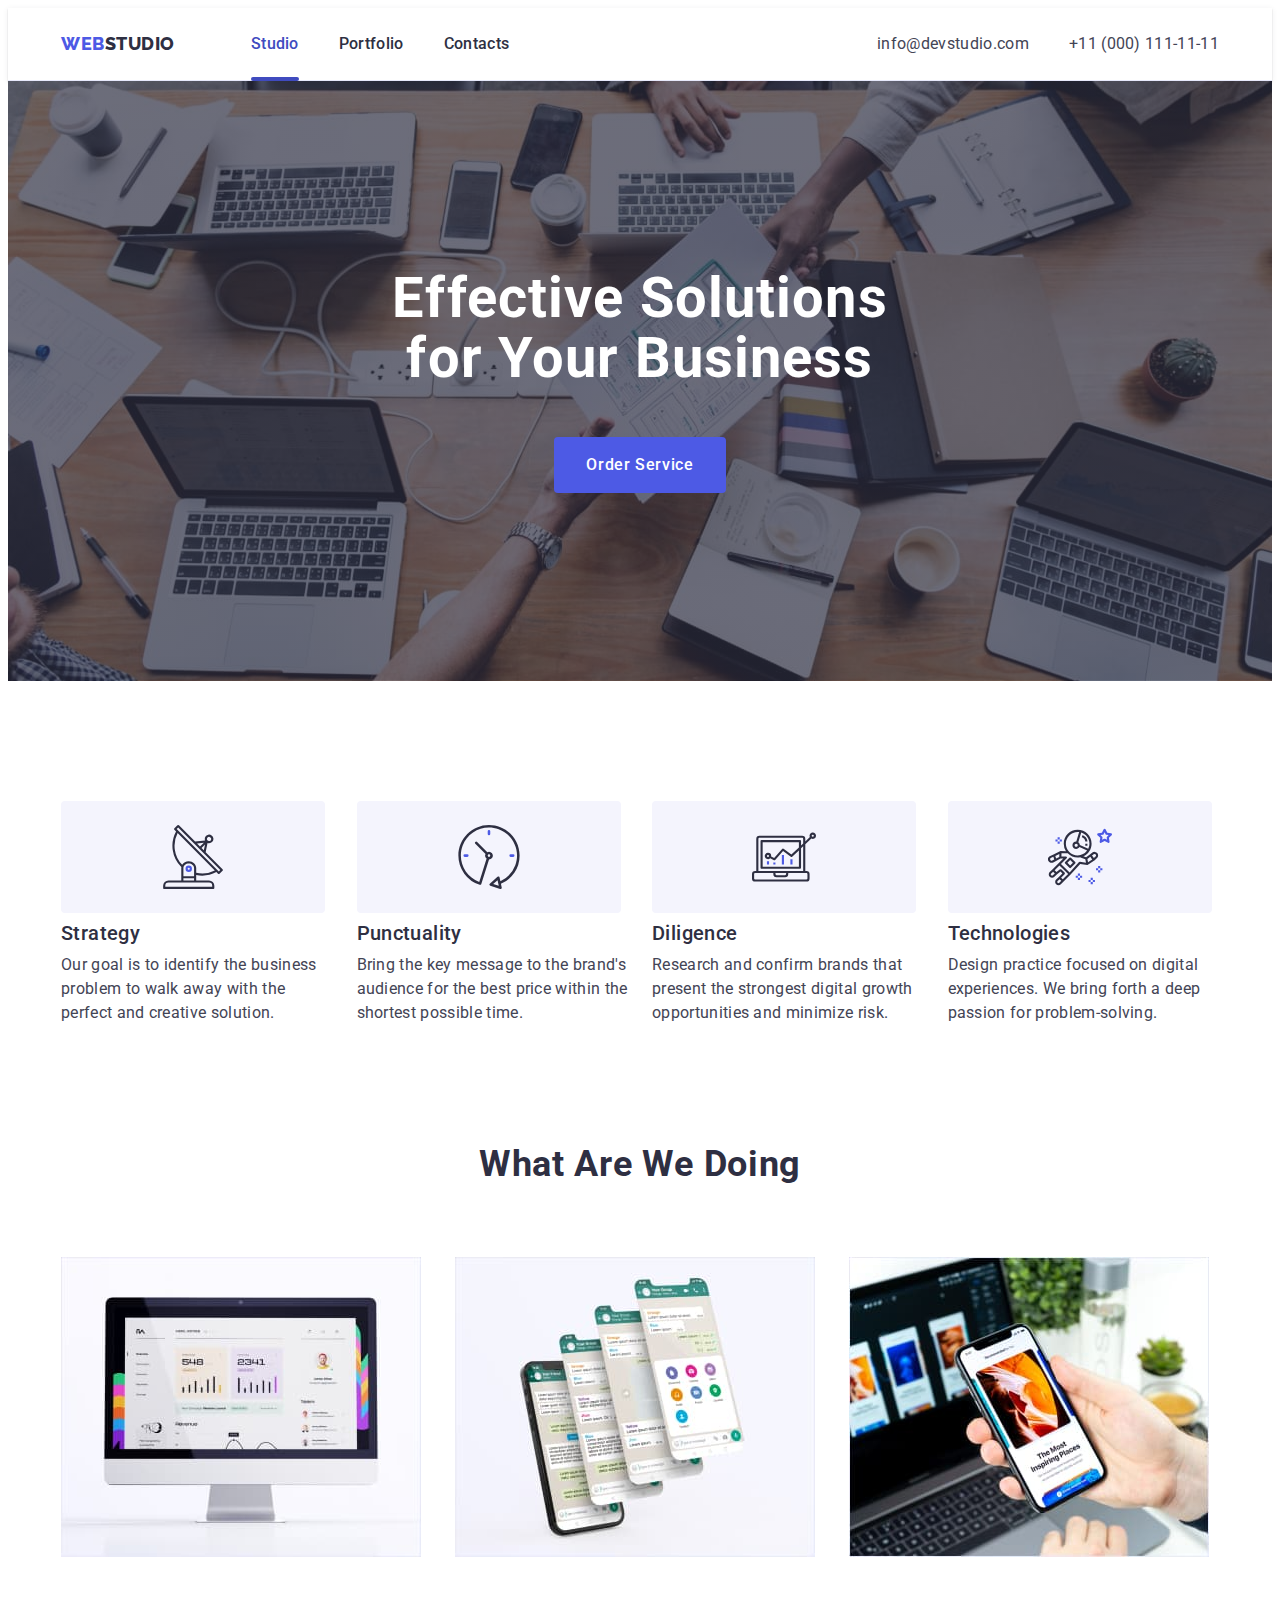
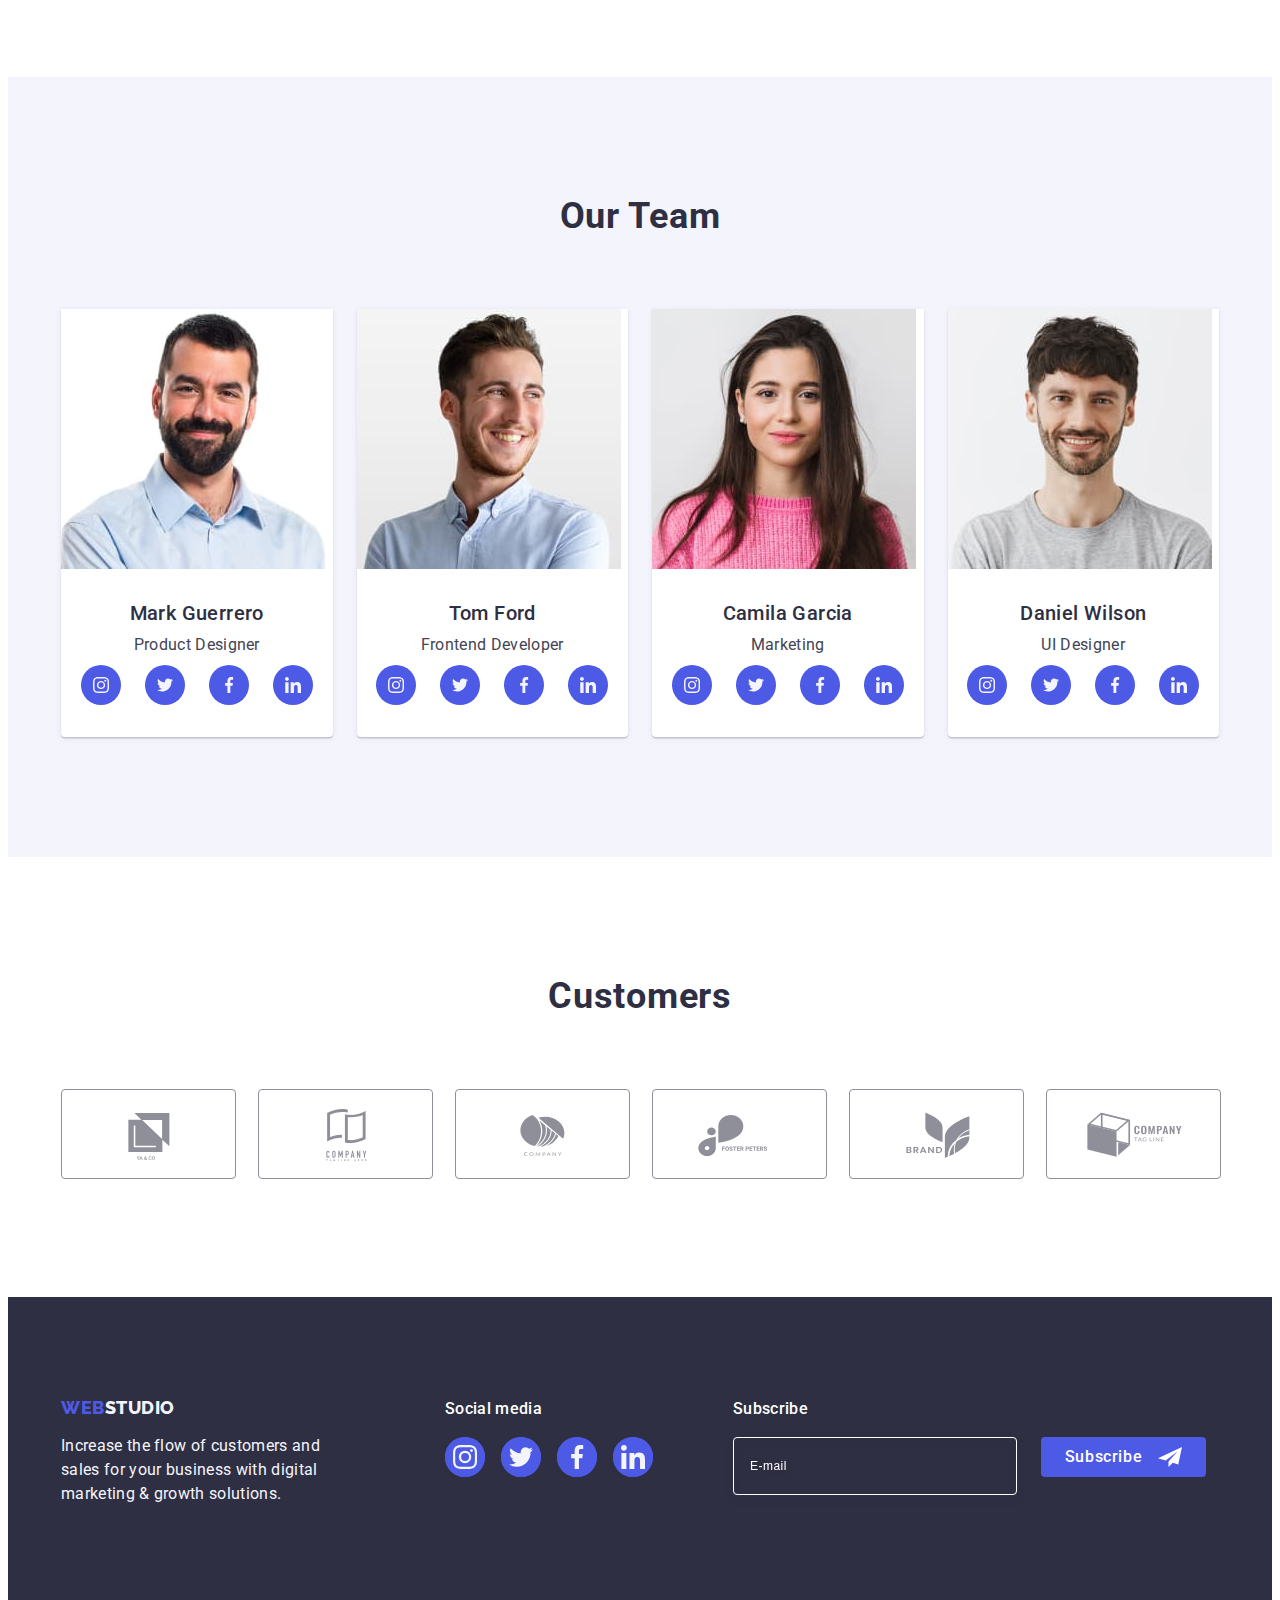
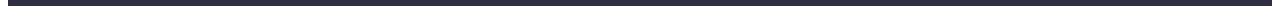
==== index.html @ 2921f698 "Initial commit" ====
<!DOCTYPE html>
<html lang="en">
<head>
    <meta charset="UTF-8">
    <meta http-equiv="X-UA-Compatible" content="IE=edge">
    <meta name="viewport" content="width=device-width, initial-scale=1.0">
    <link rel="preconnect" href="https://fonts.googleapis.com">
    <link rel="preconnect" href="https://fonts.gstatic.com" crossorigin>
    <link href="https://fonts.googleapis.com/css2?family=Raleway:wght@800&family=Roboto:wght@400;500;700;900&display=swap"
        rel="stylesheet">
    <link rel="stylesheet" href="https://cdnjs.cloudflare.com/ajax/libs/modern-normalize/2.0.0/modern-normalize.min.css"
        integrity="sha512-4xo8blKMVCiXpTaLzQSLSw3KFOVPWhm/TRtuPVc4WG6kUgjH6J03IBuG7JZPkcWMxJ5huwaBpOpnwYElP/m6wg=="
        crossorigin="anonymous" referrerpolicy="no-referrer" />
    <link rel="stylesheet" href="./css/styles.css">
    <title>WebStuio</title>
</head>
<body>
    <header class="header">
        <div class="container header-container">
        <nav class="header-navigation">
            <a class="logo link" href="./index.html">Web<span class="logo-studio">Studio</span></a>
            <ul class="navigation list">
                <li><a class="navigation-link link current" href="./index.html">Studio</a></li>
                <li><a class="navigation-link link" href="./portfolio.html">Portfolio</a></li>
                <li><a class="navigation-link link" href="">Contacts</a></li>
            </ul>
        </nav>
        <address class="navigation-address">
        <ul class="address-menu list">
            <li><a class="address-menu-link link" href="mailto:info@devstudio.com">info@devstudio.com</a></li>
            <li><a class="address-menu-link link" href="tel:+110001111111">+11 (000) 111-11-11</a></li>
        </ul>
        </address>
        </div>
    </header>
    <main>
        <section class="hero">
            <div class="container hero-container">
            <h1 class="hero-title">Effective Solutions
            for Your Business</h1>
            <button type="button" class="hero-button" data-modal-open>Order Service</button>
            </div>
        </section>
        <section class="benefits">
            <div class="container benefits-container">
            <h2 class="benefits-title visually-hidden">Benefits</h2>
            <ul class="list benefits-list">
                <li class="benefits-item">
                    <div class="benefits-item-icon">
                        <svg class="benefits-icon" width="64" height="64">
                            <use href="./images/icons.svg#icon-antenna"></use>
                        </svg>
                    </div>
                    <h3 class="benefits-subtitle">Strategy</h3>
                    <p class="benefits-text">Our goal is to identify the business
                    problem to walk away with the perfect and creative solution.</p>
                </li>
                <li class="benefits-item">
                    <div class="benefits-item-icon">
                        <svg class="benefits-icon" width="64" height="64">
                            <use href="./images/icons.svg#icon-clock"></use>
                        </svg>
                    </div>
                    <h3 class="benefits-subtitle">Punctuality</h3>
                    <p class="benefits-text">Bring the key message to the brand's audience for the best price within the shortest possible time.</p>
                </li>
                <li class="benefits-item">
                    <div class="benefits-item-icon">
                        <svg class="benefits-icon" width="64" height="64">
                            <use href="./images/icons.svg#icon-diagram"></use>
                        </svg>
                    </div>
                    <h3 class="benefits-subtitle">Diligence</h3>
                    <p class="benefits-text">Research and confirm brands that present the strongest digital growth opportunities and minimize risk.</p>
                </li>
                <li class="benefits-item">
                    <div class="benefits-item-icon">
                        <svg class="benefits-icon" width="64" height="64">
                            <use href="./images/icons.svg#icon-astronaut"></use>
                        </svg>
                    </div>
                    <h3 class="benefits-subtitle">Technologies</h3>
                    <p class="benefits-text">Design practice focused on digital experiences. We bring forth a deep passion for problem-solving.</p>
                </li>
            </ul>
            </div>
        </section>
        <section class="doing">
            <div class="container doing-container">
            <h2 class="doing-title">What are we doing</h2>
            <ul class="list doing-list">
                <li class="doing-item"><img src="./images/monitor.jpg" alt="monitor" width="360" height="360"></li>
                <li class="doing-item"><img src="./images/phone_interface.jpg" alt="phone interface" width="360" height="360"></li>
                <li class="doing-item"><img src="./images/phone_with_laptop.jpg" alt="phone with laptop" width="360" height="360"></li>
            </ul>
            </div>
        </section>
        <section class="team">
            <div class="container">
            <h2 class="team-title">Our Team</h2>
            <ul class="list team-list">
                <li class="member-card">
                        <img src="./images/mark_guerrero.jpg" alt="Mark Guerrero" width="264" height="260">
                    <div class="member-container"> 
                        <h3 class="team-member">Mark Guerrero</h3>
                        <p class="member-position">Product Designer</p>
                        <ul class="member-soc">
                            <li class="member-soc-item">
                                <a href="" class="member-soc-link">
                                    <svg class="member-soc-icon" width="16" height="16">
                                        <use href="./images/icons.svg#icon-instagram"></use>
                                    </svg>
                                </a>
                            </li>
                            <li class="member-soc-item">
                                <a href="" class="member-soc-link">
                                    <svg class="member-soc-icon" width="16" height="16">
                                        <use href="./images/icons.svg#icon-twitter"></use>
                                    </svg>
                                </a>
                            </li>
                            <li class="member-soc-item">
                                <a href="" class="member-soc-link">
                                    <svg class="member-soc-icon" width="16" height="16">
                                        <use href="./images/icons.svg#icon-facebook"></use>
                                    </svg>
                                </a>
                            </li>
                            <li class="member-soc-item">
                                <a href="" class="member-soc-link">
                                    <svg class="member-soc-icon" width="16" height="16">
                                        <use href="./images/icons.svg#icon-linkedin"></use>
                                    </svg>
                                </a>
                            </li>
                        </ul>
                    </div>
                </li>
                <li class="member-card">
                    <img src="./images/tom_ford.jpg" alt="Tom Ford" width="264" height="260">
                    <div class="member-container">
                    <h3 class="team-member">Tom Ford</h3>
                    <p class="member-position">Frontend Developer</p>
                    <ul class="member-soc">
                        <li class="member-soc-item">
                            <a href="" class="member-soc-link">
                                <svg class="member-soc-icon" width="16" height="16">
                                    <use href="./images/icons.svg#icon-instagram"></use>
                                </svg>
                            </a>
                        </li>
                        <li class="member-soc-item">
                            <a href="" class="member-soc-link">
                                <svg class="member-soc-icon" width="16" height="16">
                                    <use href="./images/icons.svg#icon-twitter"></use>
                                </svg>
                            </a>
                        </li>
                        <li class="member-soc-item">
                            <a href="" class="member-soc-link">
                                <svg class="member-soc-icon" width="16" height="16">
                                    <use href="./images/icons.svg#icon-facebook"></use>
                                </svg>
                            </a>
                        </li>
                        <li class="member-soc-item">
                            <a href="" class="member-soc-link">
                                <svg class="member-soc-icon" width="16" height="16">
                                    <use href="./images/icons.svg#icon-linkedin"></use>
                                </svg>
                            </a>
                        </li>
                    </ul>
                    </div>
                </li>
                <li class="member-card">
                    <img src="./images/camila_garcia.jpg" alt="Camila Garcia" width="264" height="260">
                    <div class="member-container">
                    <h3 class="team-member">Camila Garcia</h3>
                    <p class="member-position">Marketing</p>
                    <ul class="member-soc">
                        <li class="member-soc-item">
                            <a href="" class="member-soc-link">
                                <svg class="member-soc-icon" width="16" height="16">
                                    <use href="./images/icons.svg#icon-instagram"></use>
                                </svg>
                            </a>
                        </li>
                        <li class="member-soc-item">
                            <a href="" class="member-soc-link">
                                <svg class="member-soc-icon" width="16" height="16">
                                    <use href="./images/icons.svg#icon-twitter"></use>
                                </svg>
                            </a>
                        </li>
                        <li class="member-soc-item">
                            <a href="" class="member-soc-link">
                                <svg class="member-soc-icon" width="16" height="16">
                                    <use href="./images/icons.svg#icon-facebook"></use>
                                </svg>
                            </a>
                        </li>
                        <li class="member-soc-item">
                            <a href="" class="member-soc-link">
                                <svg class="member-soc-icon" width="16" height="16">
                                    <use href="./images/icons.svg#icon-linkedin"></use>
                                </svg>
                            </a>
                        </li>
                    </ul>
                    </div>
                </li>
                <li class="member-card">
                    <img src="./images/daniel_wilson.jpg" alt="Daniel Wilson" width="264" height="260">
                    <div class="member-container">
                    <h3 class="team-member">Daniel Wilson</h3>
                    <p class="member-position">UI Designer</p>
                    <ul class="member-soc">
                        <li class="member-soc-item">
                            <a href="" class="member-soc-link">
                                <svg class="member-soc-icon" width="16" height="16">
                                    <use href="./images/icons.svg#icon-instagram"></use>
                                </svg>
                            </a>
                        </li>
                        <li class="member-soc-item">
                            <a href="" class="member-soc-link">
                                <svg class="member-soc-icon" width="16" height="16">
                                    <use href="./images/icons.svg#icon-twitter"></use>
                                </svg>
                            </a>
                        </li>
                        <li class="member-soc-item">
                            <a href="" class="member-soc-link">
                                <svg class="member-soc-icon" width="16" height="16">
                                    <use href="./images/icons.svg#icon-facebook"></use>
                                </svg>
                            </a>
                        </li>
                        <li class="member-soc-item">
                            <a href="" class="member-soc-link">
                                <svg class="member-soc-icon" width="16" height="16">
                                    <use href="./images/icons.svg#icon-linkedin"></use>
                                </svg>
                            </a>
                        </li>
                    </ul>
                    </div>
                </li>
            </ul>
            </div>
        </section>
        <section class="customers">
            <div class="container">
                <h2 class="customers-title">Customers</h2>
                <ul class="customers-logo-list">
                    <li class="customers-logo-item">
                        <a href="" class="customers-logo-link">
                            <svg class="customers-logo" width="104" height="56">
                                <use href="./images/icons.svg#icon-logo"></use>
                            </svg>
                        </a>
                    </li>
                    <li class="customers-logo-item">
                        <a href="" class="customers-logo-link" >
                            <svg class="customers-logo" width="104" height="56">
                                <use href="./images/icons.svg#icon-logo-1"></use>
                            </svg>
                        </a>
                    </li>
                    <li class="customers-logo-item">
                        <a href="" class="customers-logo-link" >
                            <svg class="customers-logo" width="104" height="56">
                                <use href="./images/icons.svg#icon-logo-2"></use>
                            </svg>
                        </a>
                    </li>
                    <li class="customers-logo-item">
                        <a href="" class="customers-logo-link" >
                            <svg class="customers-logo" width="104" height="56">
                                <use href="./images/icons.svg#icon-logo-3"></use>
                            </svg>
                        </a>
                    </li>
                    <li class="customers-logo-item">
                        <a href="" class="customers-logo-link" >
                            <svg class="customers-logo" width="104" height="56">
                                <use href="./images/icons.svg#icon-logo-4"></use>
                            </svg>
                        </a>
                    </li>
                    <li class="customers-logo-item">
                        <a href="" class="customers-logo-link" >
                            <svg class="customers-logo" width="104" height="56">
                                <use href="./images/icons.svg#icon-logo-5"></use>
                            </svg>
                        </a>
                    </li>
                </ul>
            </div>
        </section>
    </main>
    <footer class="footer">
        <div class="container footer-container">
            <div class="logo-footer-container">
                <a class="logo-footer link" href="./index.html">Web<span class="logo-studio-footer">Studio</span></a>
                <p class="footer-text">Increase the flow of customers and sales for your business with digital marketing & growth
                    solutions.</p>
            </div>
            <div class="social-footer-wrap">
                <p class="social-title-footer">Social media</p>
                <ul class="social-list">
                    <li class="social-list-item">
                        <a href="" class="social-link">
                            <svg class="social-icon" width="24" height="24">
                                <use href="./images/icons.svg#icon-instagram"></use>
                            </svg>
                        </a>
                    </li>
                    <li class="social-list-item">
                        <a href="" class="social-link">
                            <svg class="social-icon" width="24" height="24">
                                <use href="./images/icons.svg#icon-twitter"></use>
                            </svg>
                        </a>
                    </li>
                    <li class="social-list-item">
                        <a href="" class="social-link">
                            <svg class="social-icon" width="24" height="24">
                                <use href="./images/icons.svg#icon-facebook"></use>
                            </svg>
                        </a>
                    </li>
                    <li class="social-list-item">
                        <a href="" class="social-link">
                            <svg class="social-icon" width="24" height="24">
                                <use href="./images/icons.svg#icon-linkedin"></use>
                            </svg>
                        </a>
                    </li>
                </ul>
            </div>
            <div class="footer-subscribe-wrap">
                <p class="footer-subscribe-text">Subscribe</p>
                <form class="footer-form">
                    <label for="footer-email" class="footer-input-label">
                    <input type="email" name="footer-email" id="footer-email" placeholder="E-mail" class="footer-input">
                    </label>
                    <button type="submit" class="footer-subscribe-btn">Subscribe
                        <svg class="subscribe-icon" width="24" height="24">
                            <use href="./images/icons.svg#icon-subscribe"></use>
                        </svg>
                    </button>
                </form>
            </div>
        </div>
    </footer>
    <div class="backdrop is-hidden" data-modal>
        <div class="modal">
            <button type="button" class="close-btn" data-modal-close>
                <svg class="close" width="8" height="8">
                    <use href="./images/icons.svg#icon-close"></use>
                </svg>
            </button>
            <p class="modal-title">Leave your contacts and we will call you back</p>
            <form class="modal-form">
                <div class="modal-field">
                    <label for="user-name" class="modal-input-label">Name</label>
                    <div class="input-wrap">
                        <input type="text" id="user-name" name="user-name" class="modal-input">
                        <svg class="modal-icon" width="18" height="24">
                            <use href="./images/icons.svg#icon-person"></use>
                        </svg>
                    </div>
                </div>
                <div class="modal-field">
                    <label for="user-tel" class="modal-input-label">Phone</label>
                    <div class="input-wrap">
                        <input type="tel" id="user-tel" name="user-tel" class="modal-input">
                        <svg class="modal-icon" width="18" height="24">
                            <use href="./images/icons.svg#icon-phone"></use>
                        </svg>
                    </div>
                </div>
                <div class="modal-field">
                    <label for="user-email" class="modal-input-label">Email</label>
                    <div class="input-wrap">
                        <input type="email" id="user-email" name="user-email" class="modal-input">
                        <svg class="modal-icon" width="18" height="24">
                            <use href="./images/icons.svg#icon-email"></use>
                        </svg>
                    </div>
                </div>
                <div class="modal-field-comment">
                    <label for="user-comment" class="modal-input-label">Comment</label>
                    <textarea name="user-comment" id="user-comment" class="comment-area" placeholder="Text input"></textarea>
                </div>
                <div class="privacy-wrap">
                    <input type="checkbox" name="user-privacy" id="user-privacy" class="input-check visually-hidden" value="true">
                    <label for="user-privacy" class="policy-check-text">
                        <span class="fake-checkbox">
                        <svg class="icon-check" width="10" height="8">
                            <use href="./images/icons.svg#icon-check"></use>
                        </svg>
                    </span> I accept the terms and conditions of the<a href="" class="policy-link">Privacy Policy</a></label>
                </div>
                <button class="modal-btn" type="submit">Send</button>
            </form>
        </div>
    </div>
    <script src="./js/modal.js"></script>
</body>
</html>
---- css/styles.css ----
/* GLOBAL */

:root {
    --primary-font: "Roboto";
    --secondary-font: 'Raleway';
    --secondary-color: #2E2F42;
    --primary-color: #434455;
    --logo-color: #4D5AE5;
    --logo-studio-color: #2E2F42;
    --logo-footer-color: #F4F4FD;
    --footer-text-color: #F4F4FD;
    --hover-focus-color: #404BBF;
    --hover-text-color: #FFFFFF;
    --hero-text-color: #FFFFFF;
    --logo-text-size: 18px;
    --secondary-text-size: 20px;
    --title-text-size: 36px;
    --hero-title-text: 56px;
    --benefits-item-color: #F4F4FD;
    --member-card-color: #FFFFFF;
    --social-icon-color: #F4F4FD;
    --portfolio-card-color: #FFFFFF;
    --item-hover-text: #F4F4FD;
    --item-hover-background: #4D5AE5;
    --page-background-color: #FFFFFF;
    --button-portfolio-border: #E7E9FC;
    --portfolio-item-border: #E7E9FC;
    --member-soc-color: #4D5AE5;
    --social-hover-color: #31D0AA;
    --default-color: #ffffff;
    --modal-overlay: rgba(46, 47, 66, 0.4);
    --transition: 250ms cubic-bezier(0.4, 0, 0.2, 1);
    --modal-input-label: #8E8F99;
    --modal-input-focus: #4D5AE5;
    --modal-icon-check: #F4F4FD;
    --modal-btn-color: #4D5AE5;
}

body {
    font-family: var(--primary-font), sans-serif;
    font-size: var(--main-text-size);
    color: var(--primary-color);
    background-color: var(--page-background-color);
}

p, h1,h2,h3,h4,h5,h6 {
    margin-top: 0;
    margin-bottom: 0;
}

ul {
    list-style-type: none;
    margin-top: 0;
    margin-bottom: 0;
    padding-left: 0;
}

img {
    display: block;
    max-width: 100%;
    height: auto;
}

.link {
    text-decoration: none;
}

.link:hover,
.link:focus {
    color: var(--hover-focus-color);
}

.list {
    list-style-type: none;
}

.link a:hover,
.link a:focus {
    color: var(--hover-focus-color);
}


.container {
    width: 100%;
    max-width: 1158px;
    padding-left: 15px;
    padding-right: 15px;
    margin: 0 auto;
}

.visually-hidden {
    position: absolute;
    width: 1px;
    height: 1px;
    margin: -1px;
    border: 0;
    padding: 0;
    white-space: nowrap;
    clip-path: inset(100%);
    clip: rect(0 0 0 0);
    overflow: hidden;
}

/* HEADER */

.header {
    border-bottom: 1px solid #E7E9FC;
    box-shadow: 0px 2px 1px rgba(46, 47, 66, 0.08), 0px 1px 1px rgba(46, 47, 66, 0.16), 0px 1px 6px rgba(46, 47, 66, 0.08);
}

.header-container {
    display: flex;
}

.logo {
    font-family: var(--secondary-font), sans-serif;
    font-size: var(--logo-text-size);
    font-weight: 800;
    line-height: 1.17;
    letter-spacing: 0.03em;
    text-transform: uppercase;
    text-decoration: none;
    color: var(--logo-color);
    margin-right: 76px;
}

.logo-studio {
    color: var(--logo-studio-color);
}

.logo-studio-footer {
    color: var(--logo-footer-color);
}

.header-navigation {
    display: flex;
    align-items: center;
    flex-grow: 1;
}

.navigation {
    display: flex;
    gap: 40px;
}

.navigation-link {
    font-weight: 500;
    line-height: 1.5;
    letter-spacing: 0.02em;
    color: var(--secondary-color);
    display: block;
    padding-top: 24px;
        padding-bottom: 24px;
    transition: color var(--transition);
}

.navigation-link:hover,
.navigation-link:focus {
    color: var(--hover-focus-color);
}

.current {
    position: relative;
    color: var(--hover-focus-color);
}

.current::after {
    position: absolute;
    border-radius: 2px;
    left: 0;
    bottom: -1px;
    content: '';
    width: 100%;
    height: 4px;
    background-color: var(--hover-focus-color);
}

.navigation > li {
    list-style-type: none;
}

.navigation-address {
    font-style: normal;
}

.address-menu {
    display: flex;
    gap: 40px;
    margin-left: auto;
}

.address-menu > li {
    list-style-type: none;
}

.address-menu-link {
    line-height: 1.5;
    letter-spacing: 0.02em;
    color: var(--primary-color);
    display: block;
    padding-top: 24px;
        padding-bottom: 24px;
    transition: color var(--transition);
}

.address-menu-link:hover,
.address-menu-link:focus {
    color: var(--hover-focus-color);
}

/* MAIN */

.hero {
    text-align: center;
    background-color: var(--secondary-color);
    background-image: linear-gradient(rgba(46, 47, 66, 0.7), rgba(46, 47, 66, 0.7)),  url(../images/people-office.jpg);
    background-repeat: no-repeat;
    background-position: center;
    background-size: cover;
    padding-top: 188px;
    padding-bottom: 188px;
    max-width: 1440px;
    margin: 0 auto;
}

.hero-container {
    width: 1440px;
}

.hero-title {
    font-weight: 700;
    font-size: var(--hero-title-text);
    line-height: 1.07;
    letter-spacing: 0.02em;
    color: var(--hero-text-color);
    width: 100%;
    max-width: 496px;
    margin: 0 auto;
}

.hero-button {
    font-family: var(--primary-font), sans-serif;
    font-size: 16px;
    font-weight: 500;
    line-height: 1.5;
    letter-spacing: 0.04em;
    color: var(--hero-text-color);
    background-color: var(--logo-color);
    cursor: pointer;
    display: block;
    min-width: 169px;
        height: 56px;
    margin: 48px auto 0;
        padding: 16px 32px;
        border-radius: 4px;
    border: none;
    transition: background-color var(--transition);
}

.hero-button:hover,
.hero-button:focus {
    background-color: var(--hover-focus-color);
}

.benefits {
    padding: 120px 0;
}

.benefits-container {


}

.benefits-list {
    display: flex;
    gap: 24px;
}

.benefits-item {
    width: calc((100% - 24px * 3) / 4);
}

.benefits-item-icon {
    width: 264px;
    height: 112px;
    margin-bottom: 8px;
    background-color: var(--benefits-item-color);
    border-radius: 4px;
    display: flex;
    justify-content: center;
    align-items: center;
}

.benefits-icon {
    
}

.benefits-title {
    color: var(--secondary-color);
}

.benefits-subtitle {
    font-weight: 500;
    font-size: var(--secondary-text-size);
    line-height: 1.2;
    letter-spacing: 0.02em;
    color: var(--secondary-color);
    margin-bottom: 8px;
}

.benefits-text {
    line-height: 1.5;
    letter-spacing: 0.02em;
}

.doing {
    padding-bottom: 120px;
}

.doing-container {
    
}

.doing-title {
    font-weight: 700;
    font-size: var(--title-text-size);
    line-height: 1.11;
    letter-spacing: 0.02em;
    text-align: center;
    text-transform: capitalize;
    color: var(--secondary-color);
    margin-bottom: 72px;
}

.doing-list {
    display: flex;
    gap: 24px;
}

.doing-item {
    width: calc((100% - 48px) / 3);
}

.team {
    padding: 120px 0;
    background-color: var(--footer-text-color);
}

.team-title {
    margin-bottom: 72px;
    font-weight: 700;
    font-size: var(--title-text-size);
    line-height: 1.11;
    letter-spacing: 0.02em;
    text-align: center;
    text-transform: capitalize;
    color: var(--secondary-color);
}

.team-list {
    display: flex;
    gap: 24px;
}

.member-card {
    background: var(--member-card-color);
    width: calc((100% - 24px * 3) / 4);
    box-shadow: 0px 1px 6px rgba(46, 47, 66, 0.08), 0px 1px 1px rgba(46, 47, 66, 0.16), 0px 2px 1px rgba(46, 47, 66, 0.08);
        border-radius: 0px 0px 4px 4px;
}

.member-container {
    padding: 32px 0;
}

.team-member {
    font-weight: 500;
    font-size: var(--secondary-text-size);
    line-height: 1.2;
    letter-spacing: 0.02em;
    color: var(--secondary-color);
    text-align: center;
    margin-bottom: 8px;
}

.member-position {
    line-height: 1.5;
    letter-spacing: 0.02em;
    text-align: center;
}

.member-soc {
    display: flex;
    gap: 24px;
    margin-top: 8px;
    justify-content: center;
}

.member-soc-item {
    width: 40px;
    height: 40px;
    border-radius: 50%;
}

.member-soc-link {
    width: 100%;
    height: 100%;
    border-radius: 50%;
    display: flex;
        flex-direction: row;
        align-items: center;
        justify-content: center;
        transition: background-color var(--transition);
    background-color: var(--member-soc-color);
}

.member-soc-link:hover,
.member-soc-link:focus {
    background-color: var(--hover-focus-color);
}

.member-soc-icon {
    fill: var(--social-icon-color);
}

.customers{
    padding: 120px 0;
}

.customers-title {
    font-weight: 700;
        font-size: var(--title-text-size);
        line-height: 1.11;
        letter-spacing: 0.02em;
        text-align: center;
        text-transform: capitalize;
        color: var(--secondary-color);
        margin-bottom: 72px;
}

.customers-logo-list {
    display: flex;
        flex-direction: row;
        align-items: flex-start;
        padding: 0px;
        gap: 24px;
}

.customers-logo-item {
    height: 88px;
    width: calc((100% - 24px * 5) / 6);
}

.customers-logo-link {
    width: 100%;
    height: 100%;
    display: flex;
    align-items: center;
    justify-content: center;
    color: #8E8F99;
    border: 1px solid #8E8F99;
    border-radius: 4px;
    transition: border-color var(--transition), color var(--transition);
}

.customers-logo-link:hover,
.customers-logo-link:focus {
    border-color: var(--hover-focus-color);
    color: var(--hover-focus-color);
}

.customers-logo-link:hover .customers-logo,
.customers-logo-link:focus .customers-logo {
    fill: var(--hover-focus-color);
}

.customers-logo {
    fill: currentColor;
    transition: color var(--transition);
}

.button-list {
    display: flex;
    justify-content: center;
    margin-bottom: 72px;
    gap: 24px;
}

.button-navigation {
    font-family: var(--primary-font),sans-serif;
    font-weight: 500;
    font-size: 16px;
    line-height: 1.5;
    letter-spacing: 0.04em;
    color: var(--logo-color);
    background-color: var(--footer-text-color);
    cursor: pointer;
    padding: 12px 24px;
    border: 1px solid var(--button-portfolio-border);
        border-radius: 4px;
        transition: color var(--transition), background-color var(--transition), border-color var(--transition), box-shadow var(--transition);
}

.button-navigation:hover,
.button-navigation:focus {
    background-color: var(--hover-focus-color);
    color: var(--hover-text-color);
    border: 1px solid transparent;
    box-shadow: 0px 3px 1px rgba(0, 0, 0, 0.1), 0px 2px 1px rgba(0, 0, 0, 0.08), 0px 2px 2px rgba(0, 0, 0, 0.12);
}

.portfolio{
    padding-top: 96px;
    padding-bottom: 120px;
}

.portfolio-list {
    display: flex;
    flex-wrap: wrap;
    row-gap: 48px;
    column-gap: 24px;
}

.portfolio-item {
    width: calc((100% - 48px) / 3);
    overflow: hidden;
}

.portfolio-item:hover {
    
}

.portfolio-item:hover .item-hover-block {
    transform: translate(0);
}

.item-card {
    display: block;
    background: var(--portfolio-card-color);
    transition: box-shadow var(--transition);

}

.item-card:hover,
.item-card:focus {
    box-shadow: 0px 1px 6px rgba(46, 47, 66, 0.08), 0px 1px 1px rgba(46, 47, 66, 0.16), 0px 2px 1px rgba(46, 47, 66, 0.08);
}


.item-card:hover .item-hover-text,
.item-card:focus .item-hover-text {
    transform: translateY(0);
}

.portfolio-item-container {
    padding: 32px 16px;
    border: 1px solid var(--portfolio-item-border);
    border-top: none;
}

.portfolio-item-title {
    font-size: var(--secondary-text-size);
    font-weight: 500;
    line-height: 1.2;
    letter-spacing: 0.02em;
    color: var(--secondary-color);
    margin-bottom: 8px;
}

.portfolio-item-text {
    font-size: 16px;
    line-height: 1.5;
    letter-spacing: 0.02em;
    color: var(--primary-color);
}

.item-hover-box {
    position: relative;
    overflow: hidden;
}

.item-hover-block {
    
}

.item-hover-text {
    line-height: 1.5;
    letter-spacing: 0.02em;
    color: var(--item-hover-text);
    position: absolute;
        top: 0;
        left: 0;
        height: 100%;
        padding: 40px 32px;
        background-color: var(--item-hover-background);
        transform: translateY(100%);
        transition: transform var(--transition);
}

/* FOOTER */

.footer {
    padding-top: 100px;
        padding-bottom: 100px;
    background-color: var(--secondary-color);
}

.footer-container {
    display: flex;
    align-items: baseline;
}

.logo-footer-container {
    margin-right: 120px;
}

.logo-footer {
    display: inline-block;
    margin-bottom: 16px;
    font-family: var(--secondary-font), sans-serif;
    font-weight: 800;
        font-size: var(--logo-text-size);
        line-height: 1.17;
        letter-spacing: 0.03em;
        text-transform: uppercase;
        text-decoration: none;
    color: var(--logo-color);
}

.footer-text {
    line-height: 1.5;
    color: var(--footer-text-color);
    letter-spacing: 0.02em;
    width: 264px;
}

/* .footer-bottom {
    display: flex;
    align-items: center;
} */

.social-footer-wrap {
    display: flex;
    flex-direction: column;
}

.social-title-footer {
    margin-bottom: 16px;
    font-weight: 500;
    line-height: 1.5;
    letter-spacing: 0.02em;
    color: #FFFFFF;
}

.social-list {
    display: flex;
    gap: 16px;
}

.social-list-item {
    background-color: var(--member-soc-color);
    width: 40px;
    height: 40px;
    border-radius: 50%;
}

.social-link {
    width: 100%;
    height: 100%;
    border-radius: 50%;
    display: flex;
    flex-direction: row;
    align-items: center;
    justify-content: center;
    background-color: var(--logo-color);
    transition: background-color var(--transition);
}

.social-link:hover,
.social-link:focus {
    background-color: #31D0AA;
}

.social-icon {
    fill: var(--social-icon-color);
}


.footer-form {
    display: flex;
    gap: 24px;
}

.footer-subscribe-wrap {
    /* margin-top: 100px; */
    margin-left: 80px;
}

.footer-subscribe-text {
    margin-bottom: 16px;
    font-weight: 500;
    font-size: 16px;
        line-height: 1.5;
        letter-spacing: 0.02em;
        color: var(--default-color);
}

.footer-input {
    width: 264px;
    height: 40px;
    padding-top: 8px;
    padding-bottom: 8px;
    padding-left: 16px;
    background-color: transparent;
    border: 1px solid var(--default-color);
        filter: drop-shadow(0px 4px 4px rgba(0, 0, 0, 0.15));
        border-radius: 4px;
        color: var(--default-color);
        font-size: 12px;
        line-height: 1.5;
        letter-spacing: 0.04em;
}

.footer-input::placeholder {
    font-size: 12px;
        line-height: 2;
        letter-spacing: 0.04em;
        color: var(--default-color)
}

.footer-subscribe-btn {
    min-width: 165px;
    height: 40px;
    display: flex;
    align-items: center;
    justify-content: center;
    background-color: var(--modal-btn-color);
    border-radius: 4px;
    border: none;
    font-family: var(--primary-font), sans-serif;
    font-weight: 500;
        font-size: 16px;
        line-height: 1.5;
        letter-spacing: 0.04em;
        color: var(--default-color);
        cursor: pointer;
}

.subscribe-icon {
    margin-left: 16px;
}

.backdrop {
    position: fixed;
    top: 0;
    z-index: 999;
    width: 100%;
    height: 100%;
    background-color: var(--modal-overlay);
    transition: visibility var(--transition), opacity var(--transition);
}

.modal {
    position: absolute;
    top: 50%;
    left: 50%;
    padding: 72px 24px 24px 24px;
    transform: translate(-50%, -50%) scaleX(1);
    transition: transform var(--transition);
    width: 408px;
        min-height: 584px;
        box-shadow: 0px 1px 1px rgba(0, 0, 0, 0.14), 0px 1px 3px rgba(0, 0, 0, 0.12), 0px 2px 1px rgba(0, 0, 0, 0.2);
            border-radius: 4px;
    background-color: #FCFCFC;
}

.backdrop.is-hidden .modal {
    transform: translate(-50%, -50%) scaleX(0);
}

.close-btn {
    display: flex;
    align-items: center;
    justify-content: center;
    padding: 0;
    position: absolute;
        top: 24px;
        right: 24px;
    width: 24px;
        height: 24px;
        border-radius: 50%;
    background: #E7E9FC;
    cursor: pointer;
        border: 1px solid rgba(0, 0, 0, 0.1);
        transition: background-color var(--transition), border var(--transition);
}

.close-btn:hover,
.close-btn:focus {
    background-color: var(--hover-focus-color);
    border: none;
}

.close-btn:hover .close,
.close-btn:focus .close {
    fill: var(--default-color);
}

.close {
    fill: currentColor;
    transition: fill var(--transition);
}

.modal-title {
    font-weight: 500;
    line-height: 1.5;
    text-align: center;
        letter-spacing: 0.02em;
        margin-bottom: 16px;
    color: var(--secondary-color);
}

.modal-field {
    margin-bottom: 8px;
}

.input-wrap {
    position: relative;
}

.modal-input {
    width: 100%;
    height: 40px;
    border: 1px solid rgba(46, 47, 66, 0.4);
        border-radius: 4px;
        padding-left: 38px;
        padding-right: 16px;
        outline: transparent;
    transition: border-color var(--transition);
    background-color: transparent;
}

.modal-input:focus {
    border-color: var(--modal-input-focus);
}

.modal-input:focus + .modal-icon {
    fill: var(--modal-input-focus);
}

.modal-icon {
    position: absolute;
    top: 50%;
    transform: translateY(-50%);
    left: 16px;
    transition: fill var(--transition);
    fill: var(--secondary-color);
}

.modal-comment-field {
    margin-bottom: 16px;
}

.modal-input-label {
    display: block;
    margin-bottom: 4px;
    font-size: 12px;
    line-height: 1.17;
    letter-spacing: 0.04em;
    color: var(--modal-input-label);
}

.modal-field-comment {
    margin-bottom: 16px;
}

.comment-area::placeholder {
    font-size: 12px;
    line-height: 1.17;
    letter-spacing: 0.04em;
    color: rgba(46, 47, 66, 0.4);
}

.comment-area {
    resize: none;
    height: 120px;
    width: 100%;
    border: 1px solid rgba(46, 47, 66, 0.4);
        border-radius: 4px;
        outline: transparent;
    padding: 8px 16px;
    font-size: 12px;
    line-height: 1.17;
    letter-spacing: 0.04em;
    color: rgba(46, 47, 66, 0.4);
    background-color: transparent;
    transition: border-color var(--transition);
}

.comment-area:focus {
    border-color: var(--modal-input-focus);
}

.privacy-wrap {
    margin-bottom: 24px;
}

.policy-check-text {
    font-size: 12px;
        line-height: 1.17;
        letter-spacing: 0.04em;
    color: var(--modal-input-label);
}

.fake-checkbox {
    display: inline-flex;
    align-items: center;
    justify-content: center;
    margin-right: 8px;
    width: 16px;
    height: 16px;
    border: 1px solid rgba(46, 47, 66, 0.4);
        border-radius: 2px;
    fill: transparent;
    transition: background-color var(--transition), border var(--transition), fill var(--transition);
}

.input-check:checked + .policy-check-text span {
    background-color: var(--hover-focus-color);
    border: 1px solid var(--hover-focus-color);
    fill: var(--modal-icon-check);
    border: none;
}

.icon-check {
    
}

.policy-link {
    margin-left: 4px;
        line-height: 1.33;
        text-decoration-line: underline;
    color: var(--modal-input-focus);
}

.modal-btn {
    min-width: 169px;
    padding: 16px 32px;
    font-weight: 500;
        font-size: 16px;
        line-height: 1.5;
        letter-spacing: 0.04em;
        color: var(--default-color);
    background: var(--modal-btn-color);
        box-shadow: 0px 4px 4px rgba(0, 0, 0, 0.15);
        border-radius: 4px;
        border: none;
        display: block;
        margin: 0 auto;
        justify-content: center;
        cursor: pointer;
        transition: background-color var(--transition);
}

.is-hidden {
    visibility: hidden;
    opacity: 0;
    pointer-events: none;
}
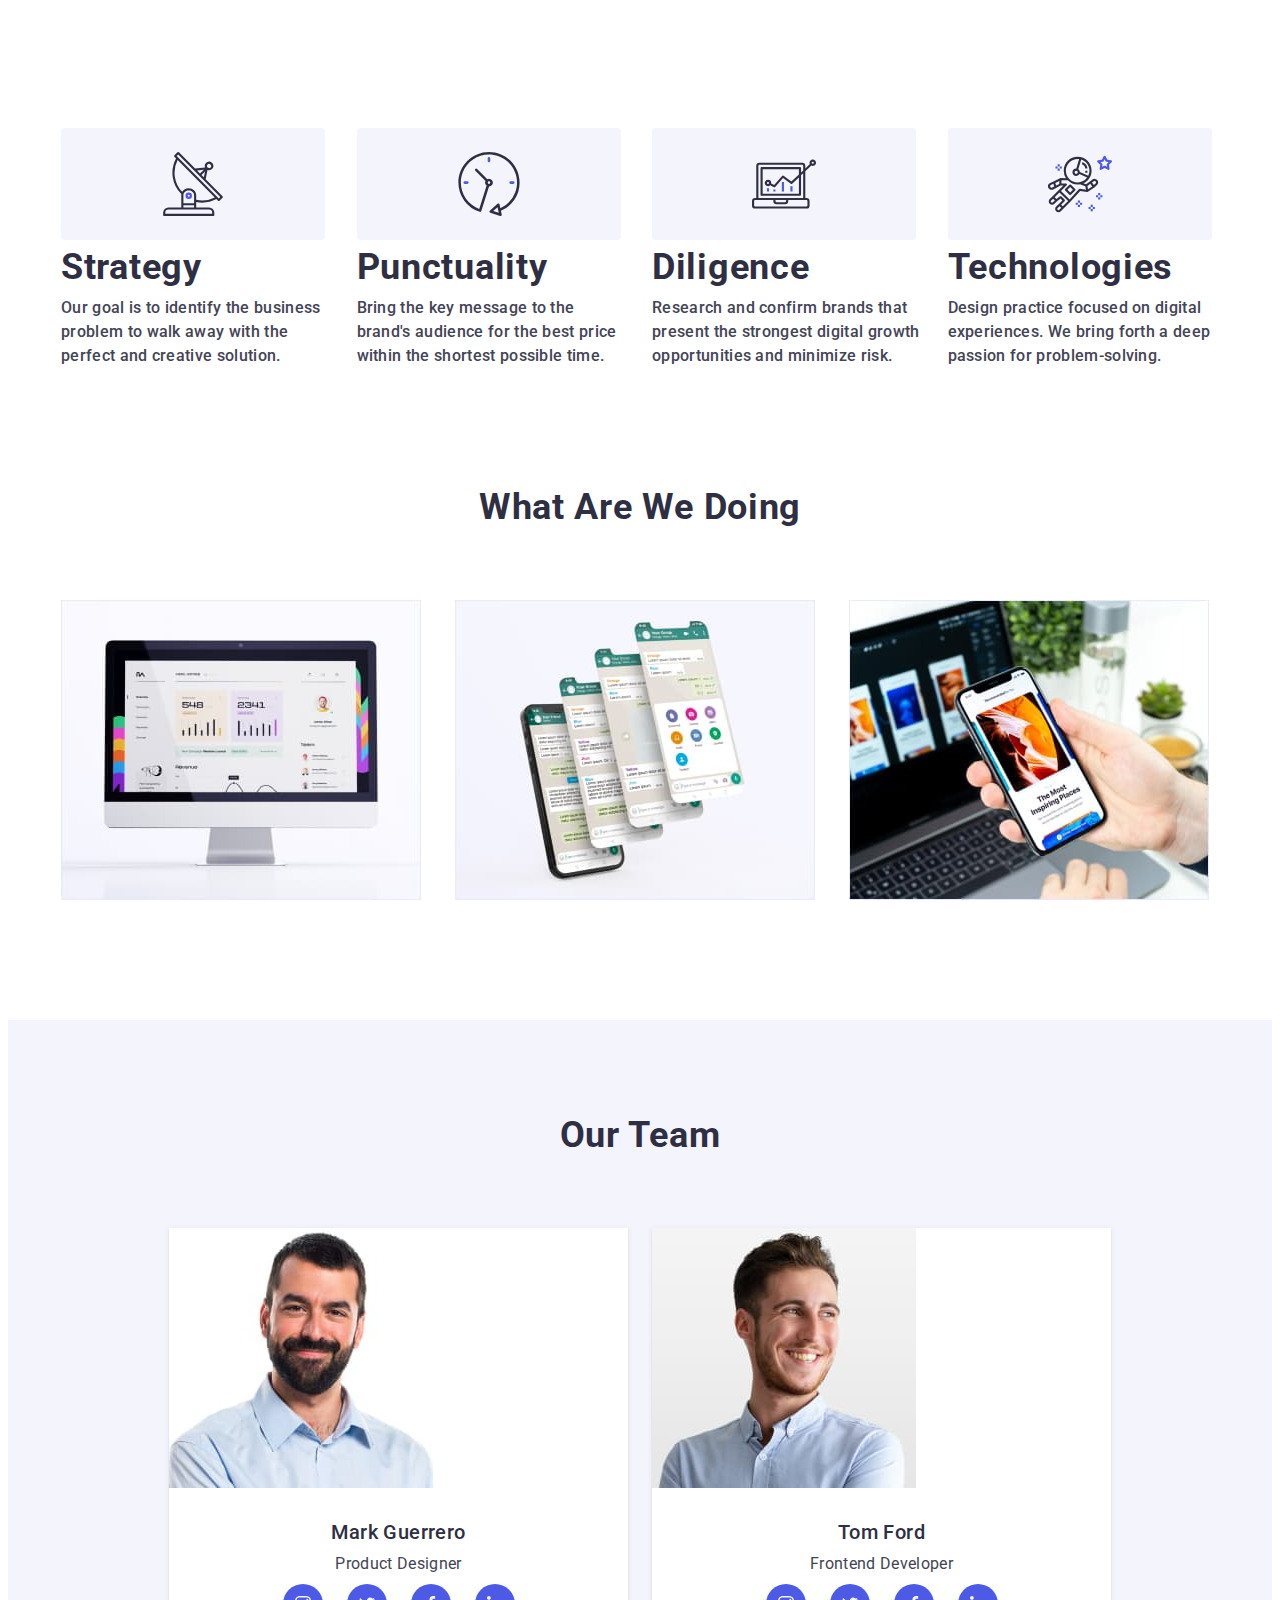
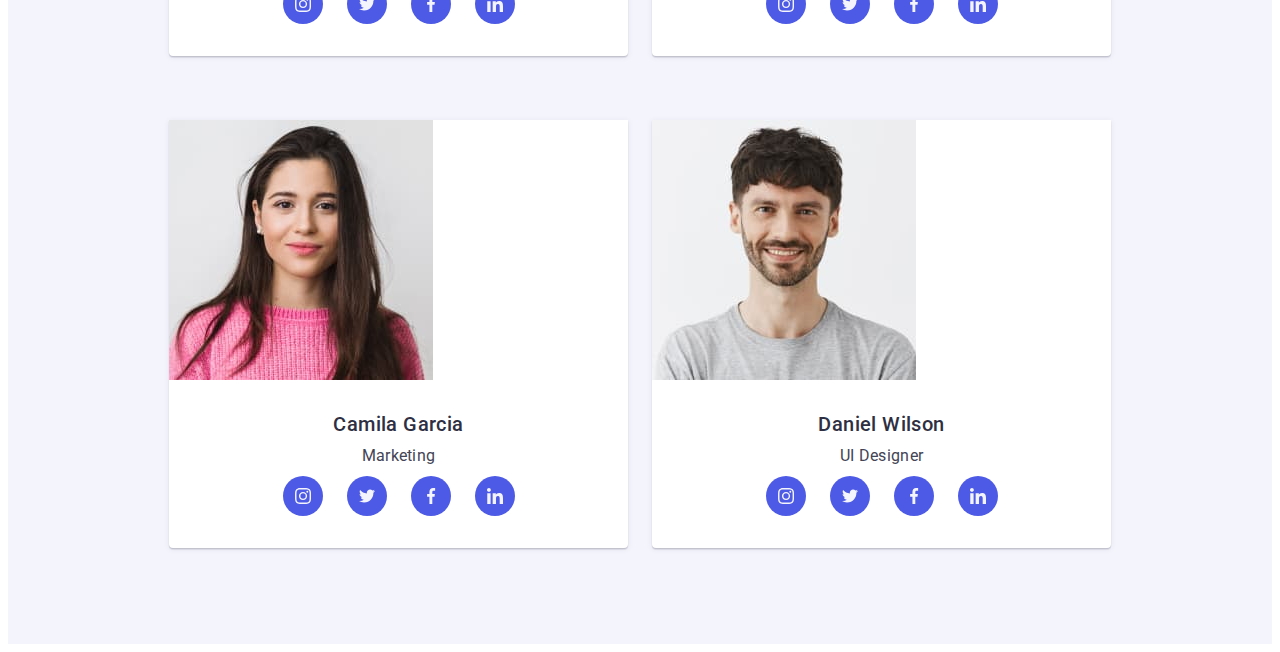
==== commit d2133f9f: "HW6 team-card" ====
--- a/index.html
+++ b/index.html
@@ -12,10 +12,11 @@
         integrity="sha512-4xo8blKMVCiXpTaLzQSLSw3KFOVPWhm/TRtuPVc4WG6kUgjH6J03IBuG7JZPkcWMxJ5huwaBpOpnwYElP/m6wg=="
         crossorigin="anonymous" referrerpolicy="no-referrer" />
     <link rel="stylesheet" href="./css/styles.css">
+    <link rel="stylesheet" href="./css/media.css">
     <title>WebStuio</title>
 </head>
 <body>
-    <header class="header">
+    <!-- <header class="header">
         <div class="container header-container">
         <nav class="header-navigation">
             <a class="logo link" href="./index.html">Web<span class="logo-studio">Studio</span></a>
@@ -32,15 +33,15 @@
         </ul>
         </address>
         </div>
-    </header>
+    </header> -->
     <main>
-        <section class="hero">
+        <!-- <section class="hero">
             <div class="container hero-container">
             <h1 class="hero-title">Effective Solutions
             for Your Business</h1>
             <button type="button" class="hero-button" data-modal-open>Order Service</button>
             </div>
-        </section>
+        </section> -->
         <section class="benefits">
             <div class="container benefits-container">
             <h2 class="benefits-title visually-hidden">Benefits</h2>
@@ -250,7 +251,7 @@
             </ul>
             </div>
         </section>
-        <section class="customers">
+        <!-- <section class="customers">
             <div class="container">
                 <h2 class="customers-title">Customers</h2>
                 <ul class="customers-logo-list">
@@ -298,9 +299,9 @@
                     </li>
                 </ul>
             </div>
-        </section>
+        </section> -->
     </main>
-    <footer class="footer">
+    <!-- <footer class="footer">
         <div class="container footer-container">
             <div class="logo-footer-container">
                 <a class="logo-footer link" href="./index.html">Web<span class="logo-studio-footer">Studio</span></a>
@@ -354,7 +355,7 @@
                 </form>
             </div>
         </div>
-    </footer>
+    </footer> -->
     <div class="backdrop is-hidden" data-modal>
         <div class="modal">
             <button type="button" class="close-btn" data-modal-close>
--- a/css/styles.css
+++ b/css/styles.css
@@ -83,7 +83,6 @@
 
 .container {
     width: 100%;
-    max-width: 1158px;
     padding-left: 15px;
     padding-right: 15px;
     margin: 0 auto;
@@ -264,7 +263,7 @@
 }
 
 .benefits {
-    padding: 120px 0;
+    padding: 96px 0;
 }
 
 .benefits-container {
@@ -274,22 +273,16 @@
 
 .benefits-list {
     display: flex;
-    gap: 24px;
+    flex-wrap: wrap;
+    gap: 72px;
 }
 
 .benefits-item {
-    width: calc((100% - 24px * 3) / 4);
+    width: 100%;
 }
 
 .benefits-item-icon {
-    width: 264px;
-    height: 112px;
-    margin-bottom: 8px;
-    background-color: var(--benefits-item-color);
-    border-radius: 4px;
-    display: flex;
-    justify-content: center;
-    align-items: center;
+    display: none;
 }
 
 .benefits-icon {
@@ -315,7 +308,7 @@
 }
 
 .doing {
-    padding-bottom: 120px;
+    display: none;
 }
 
 .doing-container {
@@ -343,7 +336,8 @@
 }
 
 .team {
-    padding: 120px 0;
+    /* padding: 120px 0; */
+    padding: 96px 0;
     background-color: var(--footer-text-color);
 }
 
@@ -360,12 +354,17 @@
 
 .team-list {
     display: flex;
-    gap: 24px;
+    flex-wrap: wrap;
+    /* gap: 24px; */
+    gap: 72px 24px;
+    align-items: center;
+    justify-content: center;
 }
 
 .member-card {
     background: var(--member-card-color);
-    width: calc((100% - 24px * 3) / 4);
+    /* width: calc((100% - 24px * 3) / 4); */
+    min-width: 264px;
     box-shadow: 0px 1px 6px rgba(46, 47, 66, 0.08), 0px 1px 1px rgba(46, 47, 66, 0.16), 0px 2px 1px rgba(46, 47, 66, 0.08);
         border-radius: 0px 0px 4px 4px;
 }
@@ -967,4 +966,4 @@
     visibility: hidden;
     opacity: 0;
     pointer-events: none;
-}+}
--- a/css/media.css
+++ b/css/media.css
@@ -0,0 +1,92 @@
+@media screen and (min-width: 428px) {
+    .container {
+        max-width: 426px;
+    }
+
+    .benefits-item {
+        max-width: 396px;
+    }
+
+    .benefits-subtitle {
+        font-weight: 700;
+        font-size: 36px;
+        line-height: 1.1;
+        letter-spacing: 0.72px;
+        text-align: center;
+    }
+
+    .benefits-text {
+        font-weight: 500;
+        letter-spacing: 0.32px;
+    }
+
+    .team-list {
+        padding-left: 82px;
+        padding-right: 82px;
+    }
+    
+}
+
+@media screen and (min-width: 768px) {
+    .container {
+        max-width: 766px;
+    }
+
+    .benefits-item {
+        max-width: unset;
+        width: calc((100% - 24px) / 2);
+    }
+
+    .benefits-list {
+        gap: 24px;
+    }
+
+    .benefits-subtitle {
+        text-align: start;
+    }
+
+    .member-card {
+        max-width: unset;
+        width: calc((100% - 24px) / 2);
+    }
+
+    .team-list {
+        padding-left: 108px;
+        padding-right: 108px;
+        gap: 64px 24px;
+    }
+}
+
+@media screen and (min-width: 1158px) {
+    .container {
+        max-width: 1158px;
+    }
+
+    .benefits-item {
+        width: calc((100% - 24px * 3) / 4);
+    }
+
+    .benefits-item-icon {
+        height: 112px;
+        margin-bottom: 8px;
+        background-color: var(--benefits-item-color);
+        border-radius: 4px;
+        display: flex;
+        justify-content: center;
+        align-items: center;
+        width: 264px;
+    }
+
+    .benefits-list {
+        gap: 24px;
+    }
+
+    .benefits {
+        padding: 120px 0;
+    }
+
+    .doing {
+        display: block;
+        padding-bottom: 120px;
+    }
+}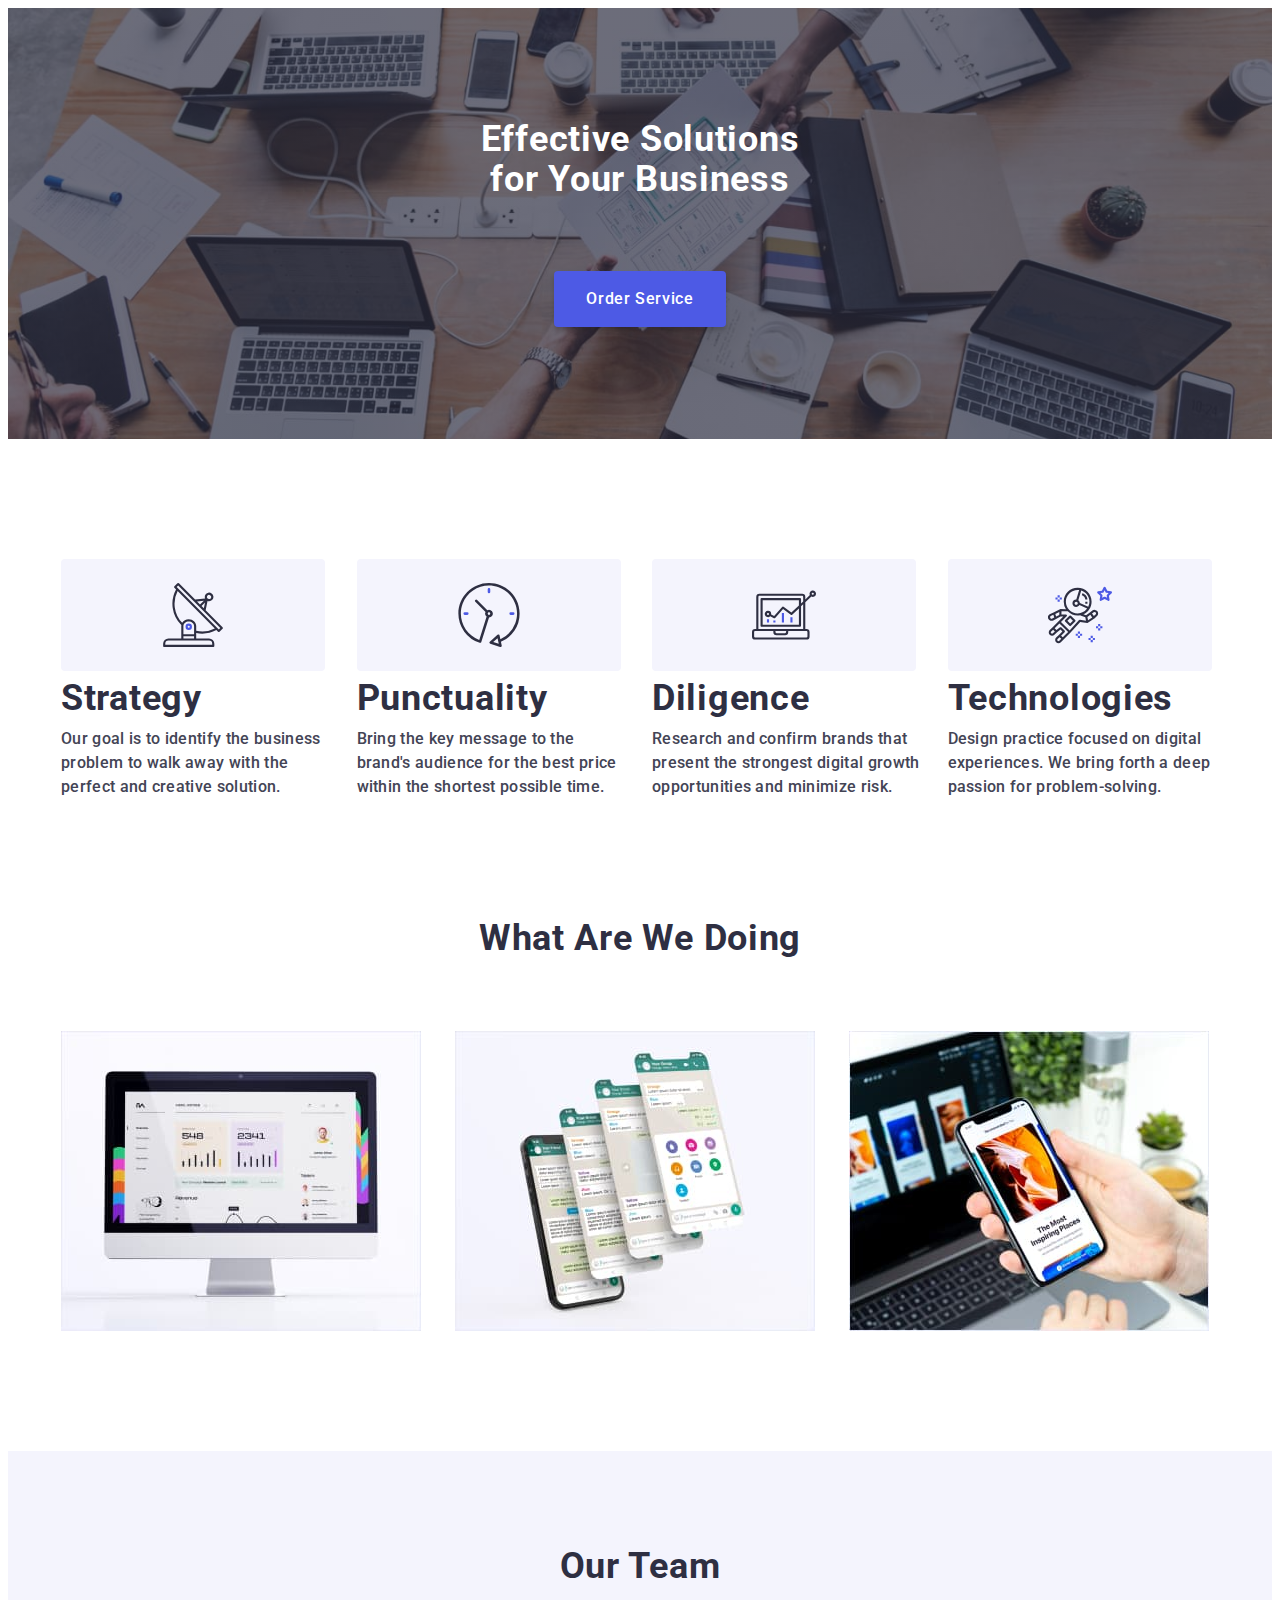
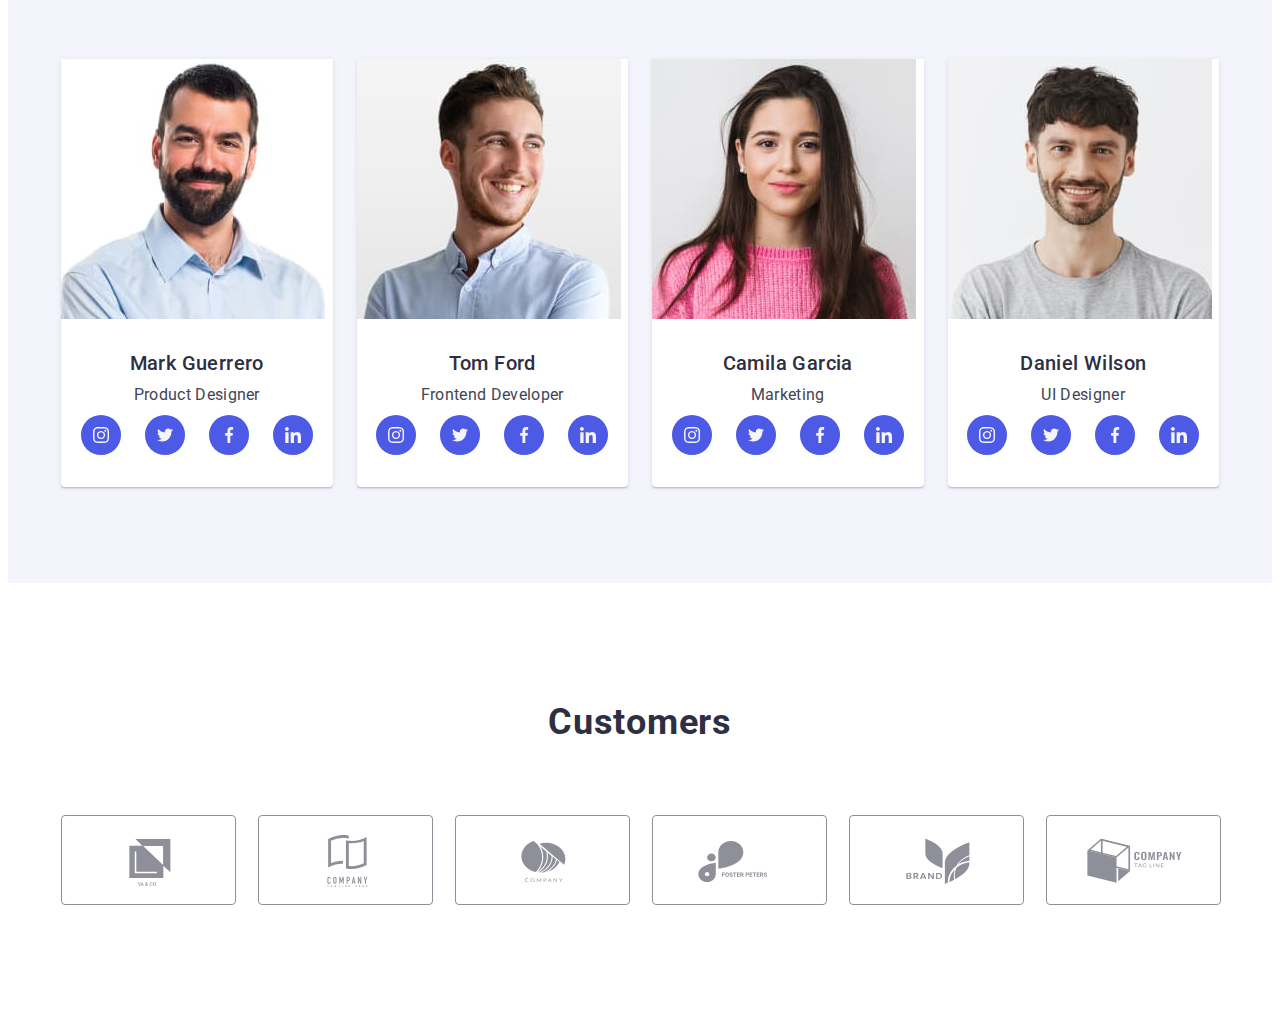
==== commit 8a7073cd: "HW6 hero" ====
--- a/index.html
+++ b/index.html
@@ -35,13 +35,13 @@
         </div>
     </header> -->
     <main>
-        <!-- <section class="hero">
+        <section class="hero">
             <div class="container hero-container">
             <h1 class="hero-title">Effective Solutions
             for Your Business</h1>
             <button type="button" class="hero-button" data-modal-open>Order Service</button>
             </div>
-        </section> -->
+        </section>
         <section class="benefits">
             <div class="container benefits-container">
             <h2 class="benefits-title visually-hidden">Benefits</h2>
@@ -251,7 +251,7 @@
             </ul>
             </div>
         </section>
-        <!-- <section class="customers">
+        <section class="customers">
             <div class="container">
                 <h2 class="customers-title">Customers</h2>
                 <ul class="customers-logo-list">
@@ -299,7 +299,7 @@
                     </li>
                 </ul>
             </div>
-        </section> -->
+        </section>
     </main>
     <!-- <footer class="footer">
         <div class="container footer-container">
--- a/css/styles.css
+++ b/css/styles.css
@@ -217,14 +217,17 @@
     background-repeat: no-repeat;
     background-position: center;
     background-size: cover;
-    padding-top: 188px;
-    padding-bottom: 188px;
+    overflow: hidden;
+    /* padding-top: 188px;
+    padding-bottom: 188px; */
     max-width: 1440px;
     margin: 0 auto;
 }
 
 .hero-container {
-    width: 1440px;
+    padding: 112px 0;
+    /* width: 1440px; */
+    width: 100%;
 }
 
 .hero-title {
@@ -233,8 +236,9 @@
     line-height: 1.07;
     letter-spacing: 0.02em;
     color: var(--hero-text-color);
-    width: 100%;
-    max-width: 496px;
+    /* width: 100%;
+    max-width: 496px; */
+    width: 320px;
     margin: 0 auto;
 }
 
@@ -243,14 +247,15 @@
     font-size: 16px;
     font-weight: 500;
     line-height: 1.5;
-    letter-spacing: 0.04em;
+    letter-spacing: 0.64px;
     color: var(--hero-text-color);
     background-color: var(--logo-color);
+    box-shadow: 0px 4px 4px 0px rgba(0, 0, 0, 0.15);
     cursor: pointer;
     display: block;
     min-width: 169px;
         height: 56px;
-    margin: 48px auto 0;
+    margin: 72px auto 0;
         padding: 16px 32px;
         border-radius: 4px;
     border: none;
@@ -355,7 +360,6 @@
 .team-list {
     display: flex;
     flex-wrap: wrap;
-    /* gap: 24px; */
     gap: 72px 24px;
     align-items: center;
     justify-content: center;
@@ -423,8 +427,8 @@
     fill: var(--social-icon-color);
 }
 
-.customers{
-    padding: 120px 0;
+.customers {
+    padding: 96px 0;
 }
 
 .customers-title {
@@ -440,15 +444,16 @@
 
 .customers-logo-list {
     display: flex;
-        flex-direction: row;
-        align-items: flex-start;
-        padding: 0px;
-        gap: 24px;
+    flex-wrap: wrap;
+    gap: 72px 16px;
+    align-items: center;
+    justify-content: center;
 }
 
 .customers-logo-item {
     height: 88px;
-    width: calc((100% - 24px * 5) / 6);
+    width: calc((100% - 16px) / 2);
+    /* width: calc((100% - 24px * 5) / 6); */
 }
 
 .customers-logo-link {
--- a/css/media.css
+++ b/css/media.css
@@ -1,6 +1,13 @@
 @media screen and (min-width: 428px) {
     .container {
         max-width: 426px;
+    }
+
+    .hero-title {
+        width: 320px;
+        font-size: 36px;
+        line-height: 1.1;
+        letter-spacing: 0.72px;
     }
 
     .benefits-item {
@@ -20,11 +27,9 @@
         letter-spacing: 0.32px;
     }
 
-    .team-list {
-        padding-left: 82px;
-        padding-right: 82px;
+    .team > .container {
+        max-width: 296px;
     }
-    
 }
 
 @media screen and (min-width: 768px) {
@@ -46,14 +51,28 @@
     }
 
     .member-card {
-        max-width: unset;
+        min-width: unset;
         width: calc((100% - 24px) / 2);
     }
 
     .team-list {
-        padding-left: 108px;
-        padding-right: 108px;
         gap: 64px 24px;
+    }
+
+    .team > .container {
+        max-width: 584px;
+    }
+
+    .customers-logo-list {
+        gap: 72px 24px;
+    }
+
+    .customers-logo-item {
+        width: calc((100% - 48px) / 3);
+    }
+
+    .customers > .container {
+        max-width: 584px;
     }
 }
 
@@ -89,4 +108,23 @@
         display: block;
         padding-bottom: 120px;
     }
+
+    .member-card {
+        min-width: unset;
+        width: calc((100% - 24px * 3) / 4);
+    }
+
+    .team > .container {
+        max-width: 1158px;
+    }
+    .customers > .container {
+        max-width: 1158px;
+    }
+
+    .customers {
+        padding: 120px 0;
+    }
+    .customers-logo-item {
+        width: calc((100% - 24px * 5) / 6);
+    }
 }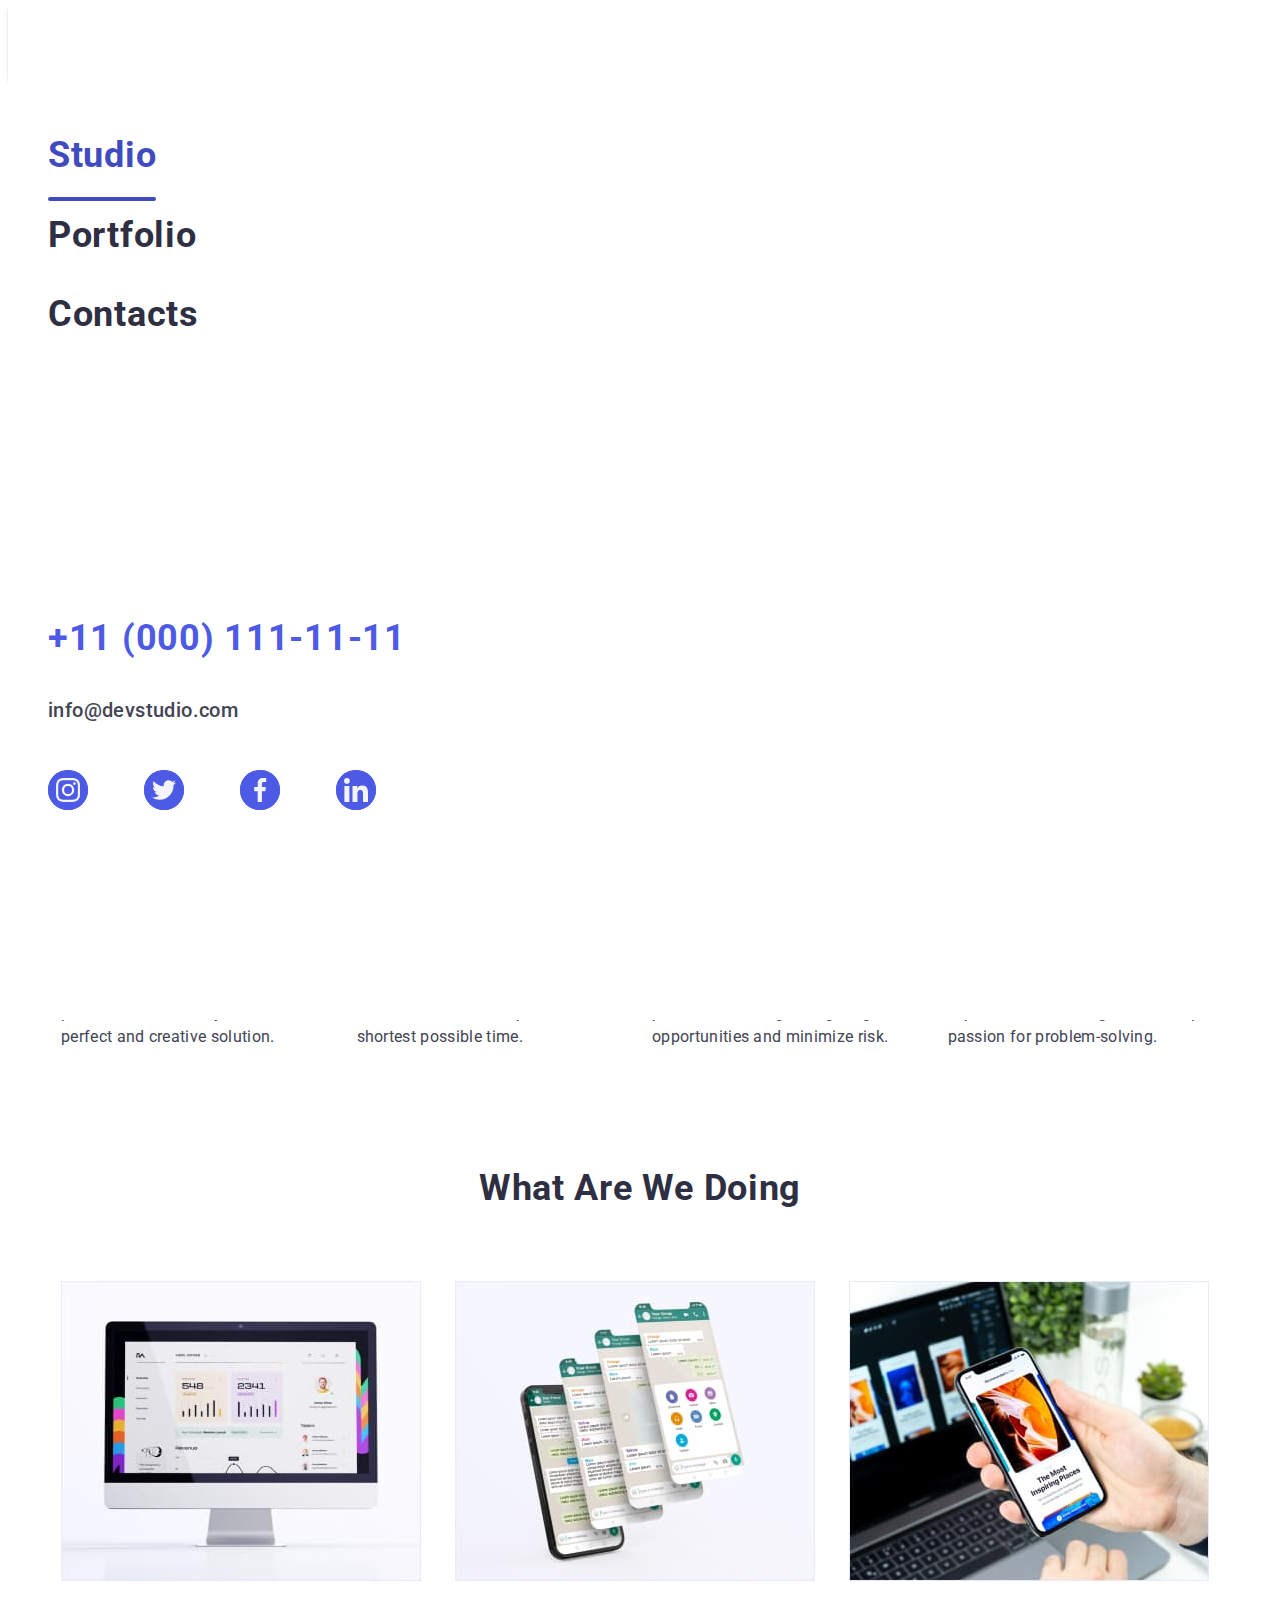
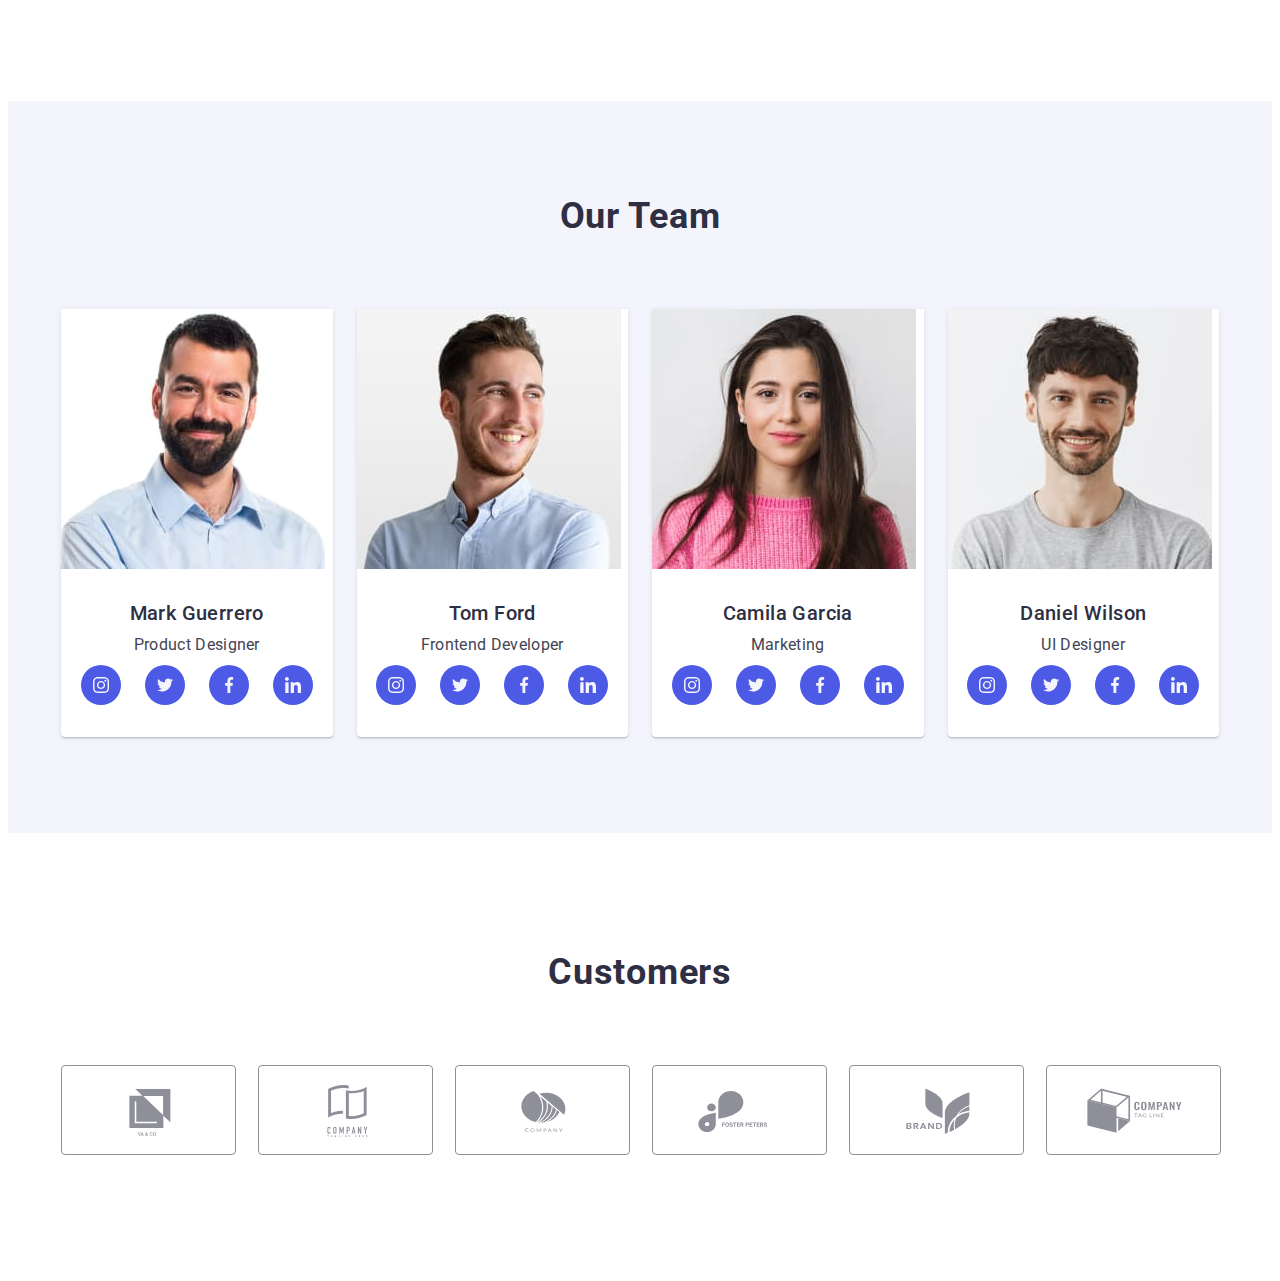
==== commit abae161b: "HW6 menu mobile" ====
--- a/index.html
+++ b/index.html
@@ -16,7 +16,7 @@
     <title>WebStuio</title>
 </head>
 <body>
-    <!-- <header class="header">
+    <header class="header">
         <div class="container header-container">
         <nav class="header-navigation">
             <a class="logo link" href="./index.html">Web<span class="logo-studio">Studio</span></a>
@@ -32,8 +32,63 @@
             <li><a class="address-menu-link link" href="tel:+110001111111">+11 (000) 111-11-11</a></li>
         </ul>
         </address>
+        <button type="button" class="open-menu-btn">
+            <svg class="hamburger-icon" width="32" height="32">
+                <use href="./images/icons.svg#icon-menu-hamburger"></use>
+            </svg>
+        </button>
         </div>
-    </header> -->
+        <div class="mob-menu-wrap">
+            <button type="button" class="close-menu-btn">
+                <svg class="close-menu-icon" width="8" height="8">
+                    <use href="./images/icons.svg#icon-close"></use>
+                </svg>
+            </button>
+            <nav class="mob-menu">
+                <ul class="mob-menu-navigation list">
+                    <li><a class="mob-menu-link link current" href="./index.html">Studio</a></li>
+                    <li><a class="mob-menu-link link" href="./portfolio.html">Portfolio</a></li>
+                    <li><a class="mob-menu-link link" href="">Contacts</a></li>
+                </ul>
+            </nav>
+            <address class="mob-address">
+                <ul class="address-menu-mob list">
+                    <li><a class="mob-address-tel link" href="tel:+110001111111">+11 (000) 111-11-11</a></li>
+                    <li><a class="mob-address-email link" href="mailto:info@devstudio.com">info@devstudio.com</a></li>
+                </ul>
+            </address>
+            <ul class="social-list-mob">
+                <li class="social-list-item">
+                    <a href="" class="social-link">
+                        <svg class="social-icon" width="24" height="24">
+                            <use href="./images/icons.svg#icon-instagram"></use>
+                        </svg>
+                    </a>
+                </li>
+                <li class="social-list-item">
+                    <a href="" class="social-link">
+                        <svg class="social-icon" width="24" height="24">
+                            <use href="./images/icons.svg#icon-twitter"></use>
+                        </svg>
+                    </a>
+                </li>
+                <li class="social-list-item">
+                    <a href="" class="social-link">
+                        <svg class="social-icon" width="24" height="24">
+                            <use href="./images/icons.svg#icon-facebook"></use>
+                        </svg>
+                    </a>
+                </li>
+                <li class="social-list-item">
+                    <a href="" class="social-link">
+                        <svg class="social-icon" width="24" height="24">
+                            <use href="./images/icons.svg#icon-linkedin"></use>
+                        </svg>
+                    </a>
+                </li>
+            </ul>
+        </div>
+    </header>
     <main>
         <section class="hero">
             <div class="container hero-container">
@@ -90,9 +145,9 @@
             <div class="container doing-container">
             <h2 class="doing-title">What are we doing</h2>
             <ul class="list doing-list">
-                <li class="doing-item"><img src="./images/monitor.jpg" alt="monitor" width="360" height="360"></li>
-                <li class="doing-item"><img src="./images/phone_interface.jpg" alt="phone interface" width="360" height="360"></li>
-                <li class="doing-item"><img src="./images/phone_with_laptop.jpg" alt="phone with laptop" width="360" height="360"></li>
+                <li class="doing-item"><img srcset="./images/monitor.jpg 1x, ./images/monitor-2x.jpg 2x" src="./images/monitor.jpg" alt="monitor" width="360" height="360"></li>
+                <li class="doing-item"><img srcset="./images/phone_interface.jpg 1x, ./images/phone_interface-2x.jpg 2x" src="./images/phone_interface.jpg" alt="phone interface" width="360" height="360"></li>
+                <li class="doing-item"><img srcset="./images/phone_with_laptop.jpg 1x, ./images/phone_with_laptop-2x.jpg 2x" src="./images/phone_with_laptop.jpg" alt="phone with laptop" width="360" height="360"></li>
             </ul>
             </div>
         </section>
@@ -101,7 +156,7 @@
             <h2 class="team-title">Our Team</h2>
             <ul class="list team-list">
                 <li class="member-card">
-                        <img src="./images/mark_guerrero.jpg" alt="Mark Guerrero" width="264" height="260">
+                        <img srcset="./images/mark_guerrero.jpg 1x, ./images/mark_guerrero-2x.jpg 2x" src="./images/mark_guerrero.jpg" alt="Mark Guerrero" width="264" height="260">
                     <div class="member-container"> 
                         <h3 class="team-member">Mark Guerrero</h3>
                         <p class="member-position">Product Designer</p>
@@ -138,7 +193,7 @@
                     </div>
                 </li>
                 <li class="member-card">
-                    <img src="./images/tom_ford.jpg" alt="Tom Ford" width="264" height="260">
+                    <img srcset="./images/tom_ford.jpg 1x, ./images/tom_ford-2x.jpg 2x" src="./images/tom_ford.jpg" alt="Tom Ford" width="264" height="260">
                     <div class="member-container">
                     <h3 class="team-member">Tom Ford</h3>
                     <p class="member-position">Frontend Developer</p>
@@ -175,7 +230,7 @@
                     </div>
                 </li>
                 <li class="member-card">
-                    <img src="./images/camila_garcia.jpg" alt="Camila Garcia" width="264" height="260">
+                    <img srcset="./images/camila_garcia.jpg 1x, ./images/camila_garcia-2x.jpg 2x" src="./images/camila_garcia.jpg" alt="Camila Garcia" width="264" height="260">
                     <div class="member-container">
                     <h3 class="team-member">Camila Garcia</h3>
                     <p class="member-position">Marketing</p>
@@ -212,7 +267,7 @@
                     </div>
                 </li>
                 <li class="member-card">
-                    <img src="./images/daniel_wilson.jpg" alt="Daniel Wilson" width="264" height="260">
+                    <img srcset="./images/daniel_wilson.jpg 1x, ./images/daniel_wilson-2x.jpg 2x" src="./images/daniel_wilson.jpg" alt="Daniel Wilson" width="264" height="260">
                     <div class="member-container">
                     <h3 class="team-member">Daniel Wilson</h3>
                     <p class="member-position">UI Designer</p>
@@ -358,7 +413,7 @@
     </footer> -->
     <div class="backdrop is-hidden" data-modal>
         <div class="modal">
-            <button type="button" class="close-btn" data-modal-close>
+            <button type="button" class="close-modal-btn" data-modal-close>
                 <svg class="close" width="8" height="8">
                     <use href="./images/icons.svg#icon-close"></use>
                 </svg>
--- a/css/styles.css
+++ b/css/styles.css
@@ -35,6 +35,9 @@
     --modal-input-focus: #4D5AE5;
     --modal-icon-check: #F4F4FD;
     --modal-btn-color: #4D5AE5;
+    --cornflower: #E7E9FC;
+    --iris: #4D5AE5;
+    --slate: #434455;
 }
 
 body {
@@ -139,48 +142,11 @@
 }
 
 .navigation {
-    display: flex;
-    gap: 40px;
-}
-
-.navigation-link {
-    font-weight: 500;
-    line-height: 1.5;
-    letter-spacing: 0.02em;
-    color: var(--secondary-color);
-    display: block;
-    padding-top: 24px;
-        padding-bottom: 24px;
-    transition: color var(--transition);
-}
-
-.navigation-link:hover,
-.navigation-link:focus {
-    color: var(--hover-focus-color);
-}
-
-.current {
-    position: relative;
-    color: var(--hover-focus-color);
-}
-
-.current::after {
-    position: absolute;
-    border-radius: 2px;
-    left: 0;
-    bottom: -1px;
-    content: '';
-    width: 100%;
-    height: 4px;
-    background-color: var(--hover-focus-color);
-}
-
-.navigation > li {
-    list-style-type: none;
+    display: none;
 }
 
 .navigation-address {
-    font-style: normal;
+    display: none;
 }
 
 .address-menu {
@@ -194,7 +160,6 @@
 }
 
 .address-menu-link {
-    line-height: 1.5;
     letter-spacing: 0.02em;
     color: var(--primary-color);
     display: block;
@@ -208,16 +173,111 @@
     color: var(--hover-focus-color);
 }
 
+.open-menu-btn {
+    display: flex;
+    align-items: center;
+    justify-content: center;
+    width: 32px;
+    height: 32px;
+    padding: 24px 0;
+    border: none;
+    background-color: transparent;
+}
+
+.hamburger-icon {
+    stroke: var(--secondary-color);
+    fill: var(--secondary-color);
+}
+
+.close-menu-btn {
+    display: flex;
+    align-items: center;
+    justify-content: center;
+    margin-left: auto;
+    margin-bottom: 32px;
+    width: 24px;
+    height: 24px;
+    padding: 0;
+    color: transparent;
+    border: 1px solid;
+    border-radius: 50%;
+    background: var(--cornflower);
+}
+
+.close-menu-icon {
+    fill: var(--secondary-color);
+}
+
+.mob-menu-wrap {
+    position: fixed;
+    width: 100vw;
+    height: 100vh;
+    top: 0;
+    z-index: 2;
+    background-color: var(--default-color);
+    padding: 80px 35px 40px 40px;
+}
+
+.mob-menu-navigation {
+    display: flex;
+    flex-direction: column;
+    gap: 40px;
+}
+
+.mob-menu-link {
+    font-weight: 700;
+    font-size: 36px;
+    line-height: 1.1;
+    letter-spacing: 0.72px;
+    color: var(--secondary-color);
+}
+
+.current {
+    color: var(--hover-focus-color);
+}
+
+.mob-address {
+    margin-top: 284px;
+}
+
+.address-menu-mob {
+    display: flex;
+    flex-direction: column;
+        gap: 40px;
+}
+
+.mob-address-tel {
+    font-size: 36px;
+    font-weight: 700;
+    line-height: 1.1;
+    letter-spacing: 0.72px;
+    font-style: normal;
+    color: var(--iris);
+}
+
+.mob-address-email {
+    font-size: 20px;
+    font-weight: 500;
+    font-style: normal;
+    line-height: 1.2;
+    letter-spacing: 0.4px;
+    color: var(--slate);
+}
+.social-list-mob {
+    display: flex;
+    gap: 56px;
+    margin-top: 48px;
+}
+
 /* MAIN */
 
 .hero {
     text-align: center;
     background-color: var(--secondary-color);
-    background-image: linear-gradient(rgba(46, 47, 66, 0.7), rgba(46, 47, 66, 0.7)),  url(../images/people-office.jpg);
+    background-image: linear-gradient(rgba(46, 47, 66, 0.7), rgba(46, 47, 66, 0.7)),  url(../images/hero-bg-mob.jpg);
     background-repeat: no-repeat;
     background-position: center;
     background-size: cover;
-    overflow: hidden;
     /* padding-top: 188px;
     padding-bottom: 188px; */
     max-width: 1440px;
@@ -226,15 +286,22 @@
 
 .hero-container {
     padding: 112px 0;
-    /* width: 1440px; */
     width: 100%;
+}
+
+@media (min-device-pixel-ratio: 2),
+(min-resolution: 192dpi),
+(min-resolution: 2ddpx) {
+    .hero {
+        background-image: linear-gradient(rgba(46, 47, 66, 0.7), rgba(46, 47, 66, 0.7)), url(../images/hero-bg-mob-2x.jpg);
+    }
 }
 
 .hero-title {
     font-weight: 700;
-    font-size: var(--hero-title-text);
-    line-height: 1.07;
-    letter-spacing: 0.02em;
+    font-size: 36px;
+    line-height: 1.1;
+    letter-spacing: 0.72px;
     color: var(--hero-text-color);
     /* width: 100%;
     max-width: 496px; */
@@ -299,17 +366,19 @@
 }
 
 .benefits-subtitle {
-    font-weight: 500;
-    font-size: var(--secondary-text-size);
-    line-height: 1.2;
-    letter-spacing: 0.02em;
+    font-weight: 700;
+    font-size: 36px;
+    line-height: 1.1;
+    letter-spacing: 0.72px;
+    text-align: center;
     color: var(--secondary-color);
     margin-bottom: 8px;
 }
 
 .benefits-text {
+    font-weight: 500;
     line-height: 1.5;
-    letter-spacing: 0.02em;
+    letter-spacing: 0.32px;
 }
 
 .doing {
@@ -783,7 +852,7 @@
     transform: translate(-50%, -50%) scaleX(0);
 }
 
-.close-btn {
+.close-modal-btn {
     display: flex;
     align-items: center;
     justify-content: center;
@@ -800,14 +869,14 @@
         transition: background-color var(--transition), border var(--transition);
 }
 
-.close-btn:hover,
-.close-btn:focus {
+.close-modal-btn:hover,
+.close-modal-btn:focus {
     background-color: var(--hover-focus-color);
     border: none;
 }
 
-.close-btn:hover .close,
-.close-btn:focus .close {
+.close-modal-btn:hover .close,
+.close-modal-btn:focus .close {
     fill: var(--default-color);
 }
 
--- a/css/media.css
+++ b/css/media.css
@@ -14,19 +14,6 @@
         max-width: 396px;
     }
 
-    .benefits-subtitle {
-        font-weight: 700;
-        font-size: 36px;
-        line-height: 1.1;
-        letter-spacing: 0.72px;
-        text-align: center;
-    }
-
-    .benefits-text {
-        font-weight: 500;
-        letter-spacing: 0.32px;
-    }
-
     .team > .container {
         max-width: 296px;
     }
@@ -37,6 +24,86 @@
         max-width: 766px;
     }
 
+    .navigation {
+       display: flex;
+       gap: 40px;
+       padding-bottom: 24px;
+    }
+    
+    .navigation-link {
+        line-height: 1.5;
+        letter-spacing: 0.02em;
+        color: var(--secondary-color);
+        display: block;
+        transition: color var(--transition);
+        padding-top: 24px;
+        font-weight: 500;
+    }
+    
+    .navigation-link:hover,
+    .navigation-link:focus {
+        color: var(--hover-focus-color);
+    }
+    
+    .current {
+        color: var(--hover-focus-color);
+        position: relative;
+    }
+    
+    .current::after {
+        border-radius: 2px;
+        left: 0;
+        bottom: -25px;
+        content: '';
+        width: 100%;
+        height: 4px;
+        background-color: var(--hover-focus-color);
+        position: absolute;
+    }
+    
+    .navigation>li {
+        list-style-type: none;
+    }
+
+    .navigation-address {
+        padding-bottom: 16px;
+        display: block;
+        font-style: normal;
+        padding-top: 16px;
+    }
+
+    .address-menu {
+        flex-direction: column;
+        gap: 12px;
+    }
+        
+    .address-menu-link {
+        line-height: 1.16;
+        letter-spacing: 0.48px;
+        padding: 0;
+        font-size: 12px;
+    }
+
+    .hero {
+        background-image: linear-gradient(rgba(46, 47, 66, 0.7), rgba(46, 47, 66, 0.7)), url(../images/hero-bg-tab.jpg);
+    }
+
+    @media (min-device-pixel-ratio: 2),
+    (min-resolution: 192dpi),
+    (min-resolution: 2ddpx) {
+    .hero {
+        background-image: linear-gradient(rgba(46, 47, 66, 0.7), rgba(46, 47, 66, 07)), url(../images/hero-bg-tab-2x.jpg);
+        }
+    }
+
+    .hero-title {
+        max-width: 496px;
+        width: 100%;
+        font-size: 56px;
+        line-height: 1.07;
+        letter-spacing: 1.12px;
+    }
+
     .benefits-item {
         max-width: unset;
         width: calc((100% - 24px) / 2);
@@ -79,6 +146,57 @@
 @media screen and (min-width: 1158px) {
     .container {
         max-width: 1158px;
+    }
+
+    .hero {
+        background-image: linear-gradient(rgba(46, 47, 66, 0.7), rgba(46, 47, 66, 0.7)), url(../images/hero-bg.jpg);
+    }
+
+    .navigation {
+        display: flex;
+            gap: 40px;
+    }
+
+    .navigation-address {
+        display: block;
+        padding: 0;
+    }
+
+    .address-menu {
+        flex-direction: row;
+        gap: 40px;
+    }
+
+    .address-menu-link {
+        padding-top: 24px;
+        padding-bottom: 24px;
+        font-size: 16px;
+        line-height: 1.5;
+        letter-spacing: 0.32px;
+    }
+
+        @media (min-device-pixel-ratio: 2),
+        (min-resolution: 192dpi),
+        (min-resolution: 2ddpx) {
+            .hero {
+                background-image: linear-gradient(rgba(46, 47, 66, 0.7), rgba(46, 47, 66, 0.7)), url(../images/hero-bg-2x.jpg);
+            }
+        }
+
+    .hero-container {
+        width: 1440px;
+        padding: 188px 0;
+    }
+
+    .benefits-subtitle {
+        font-weight: 500;
+        font-size: var(--secondary-text-size);
+        line-height: 1.2;
+        letter-spacing: 0.4px;
+    }
+
+    .benefits-text {
+        font-weight: 400;
     }
 
     .benefits-item {
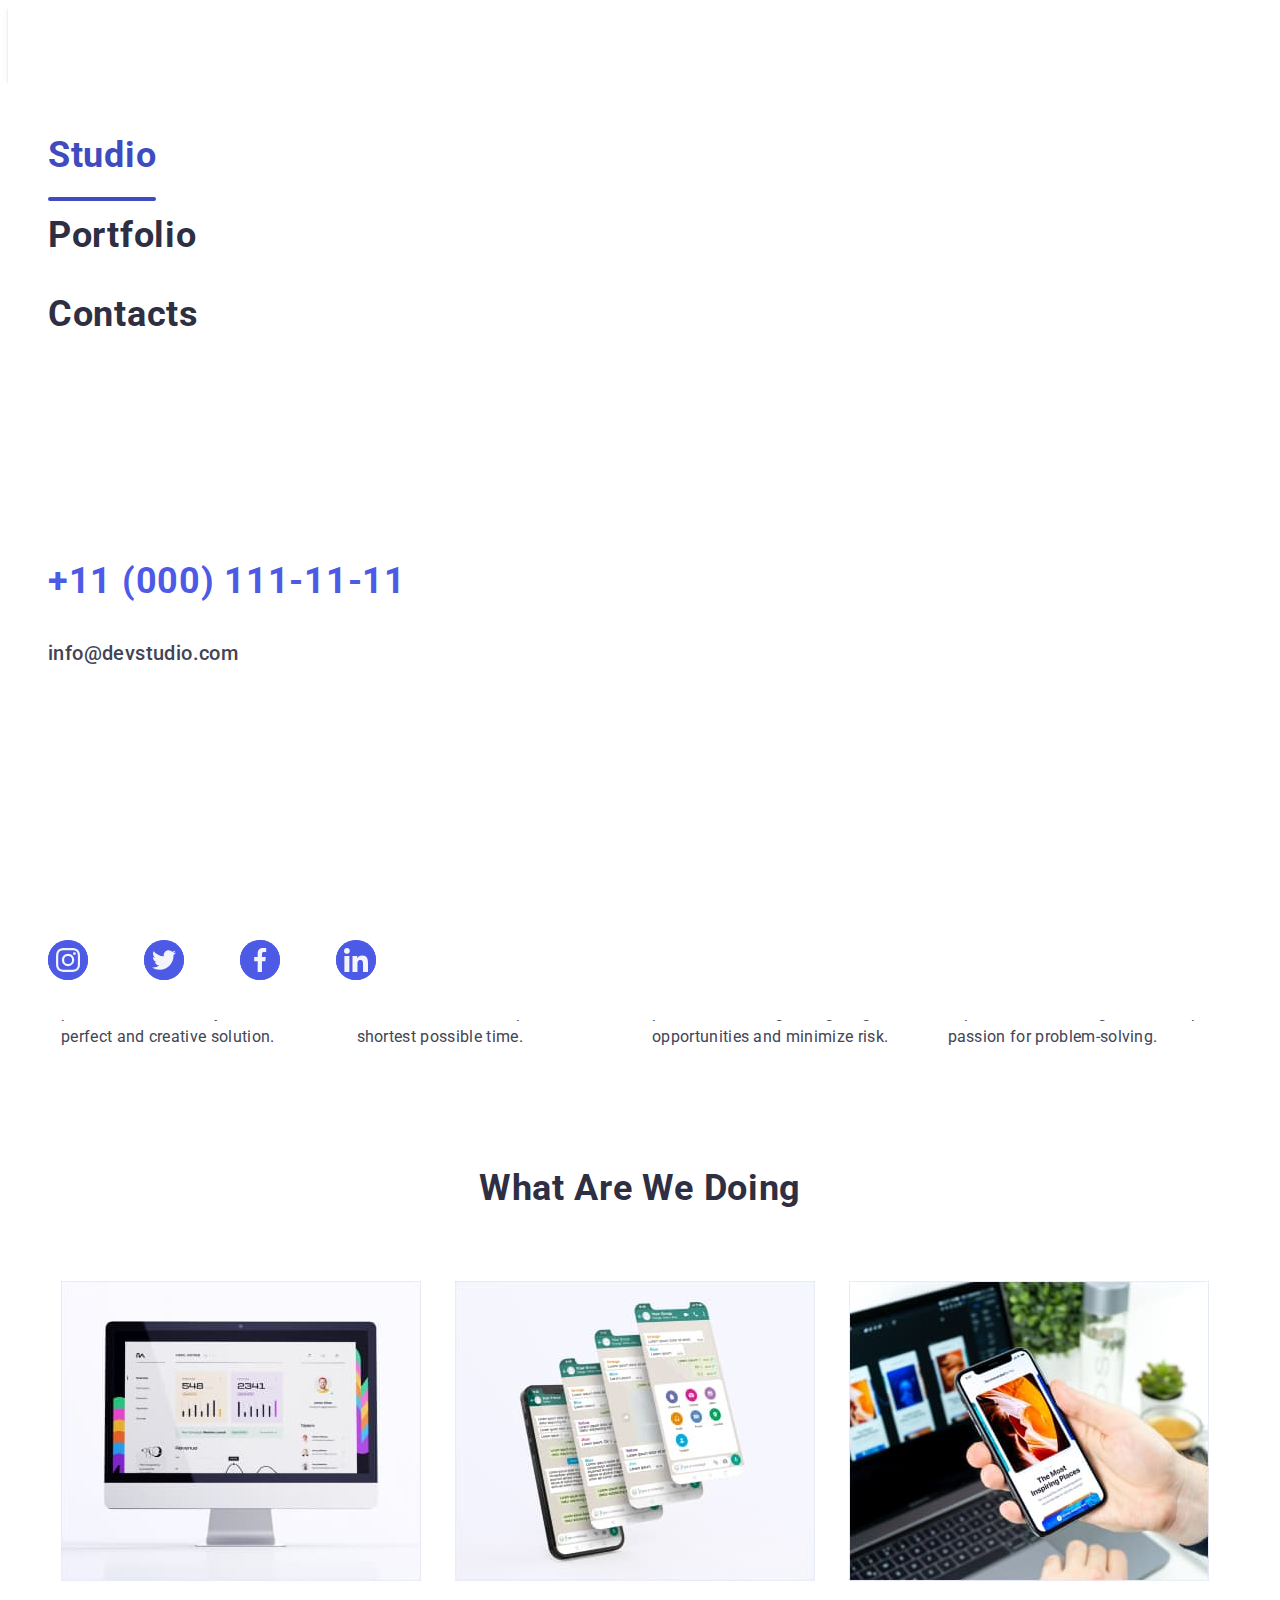
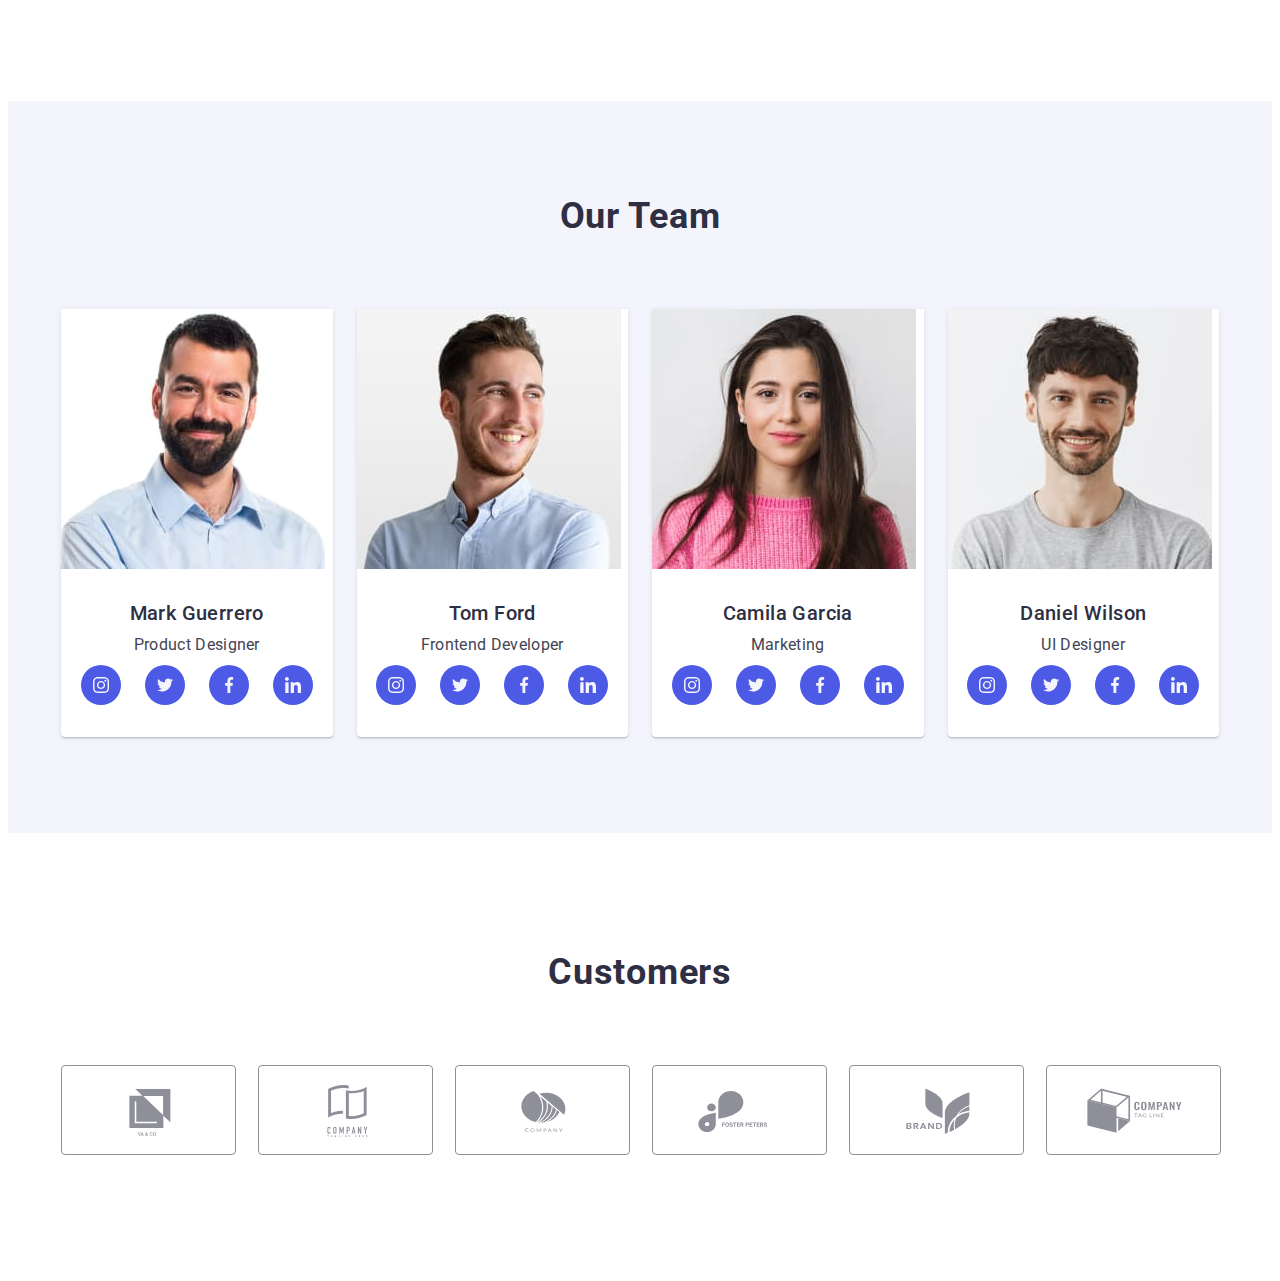
==== commit 57fc93c3: "HW6 address position" ====
--- a/index.html
+++ b/index.html
@@ -39,18 +39,20 @@
         </button>
         </div>
         <div class="mob-menu-wrap">
-            <button type="button" class="close-menu-btn">
-                <svg class="close-menu-icon" width="8" height="8">
-                    <use href="./images/icons.svg#icon-close"></use>
-                </svg>
-            </button>
-            <nav class="mob-menu">
-                <ul class="mob-menu-navigation list">
-                    <li><a class="mob-menu-link link current" href="./index.html">Studio</a></li>
-                    <li><a class="mob-menu-link link" href="./portfolio.html">Portfolio</a></li>
-                    <li><a class="mob-menu-link link" href="">Contacts</a></li>
-                </ul>
-            </nav>
+            <div>
+                <button type="button" class="close-menu-btn">
+                    <svg class="close-menu-icon" width="8" height="8">
+                        <use href="./images/icons.svg#icon-close"></use>
+                    </svg>
+                </button>
+                <nav class="mob-menu">
+                    <ul class="mob-menu-navigation list">
+                        <li><a class="mob-menu-link link current" href="./index.html">Studio</a></li>
+                        <li><a class="mob-menu-link link" href="./portfolio.html">Portfolio</a></li>
+                        <li><a class="mob-menu-link link" href="">Contacts</a></li>
+                    </ul>
+                </nav>
+            </div>
             <address class="mob-address">
                 <ul class="address-menu-mob list">
                     <li><a class="mob-address-tel link" href="tel:+110001111111">+11 (000) 111-11-11</a></li>
--- a/css/styles.css
+++ b/css/styles.css
@@ -199,8 +199,8 @@
     height: 24px;
     padding: 0;
     color: transparent;
-    border: 1px solid;
-    border-radius: 50%;
+    border: 1px solid rgba(46, 47, 66, 0.1);
+    border-radius: 24px;
     background: var(--cornflower);
 }
 
@@ -210,6 +210,9 @@
 
 .mob-menu-wrap {
     position: fixed;
+    display: flex;
+    flex-direction: column;
+    justify-content: space-between;
     width: 100vw;
     height: 100vh;
     top: 0;
@@ -237,7 +240,7 @@
 }
 
 .mob-address {
-    margin-top: 284px;
+    /* margin-top: 284px; */
 }
 
 .address-menu-mob {
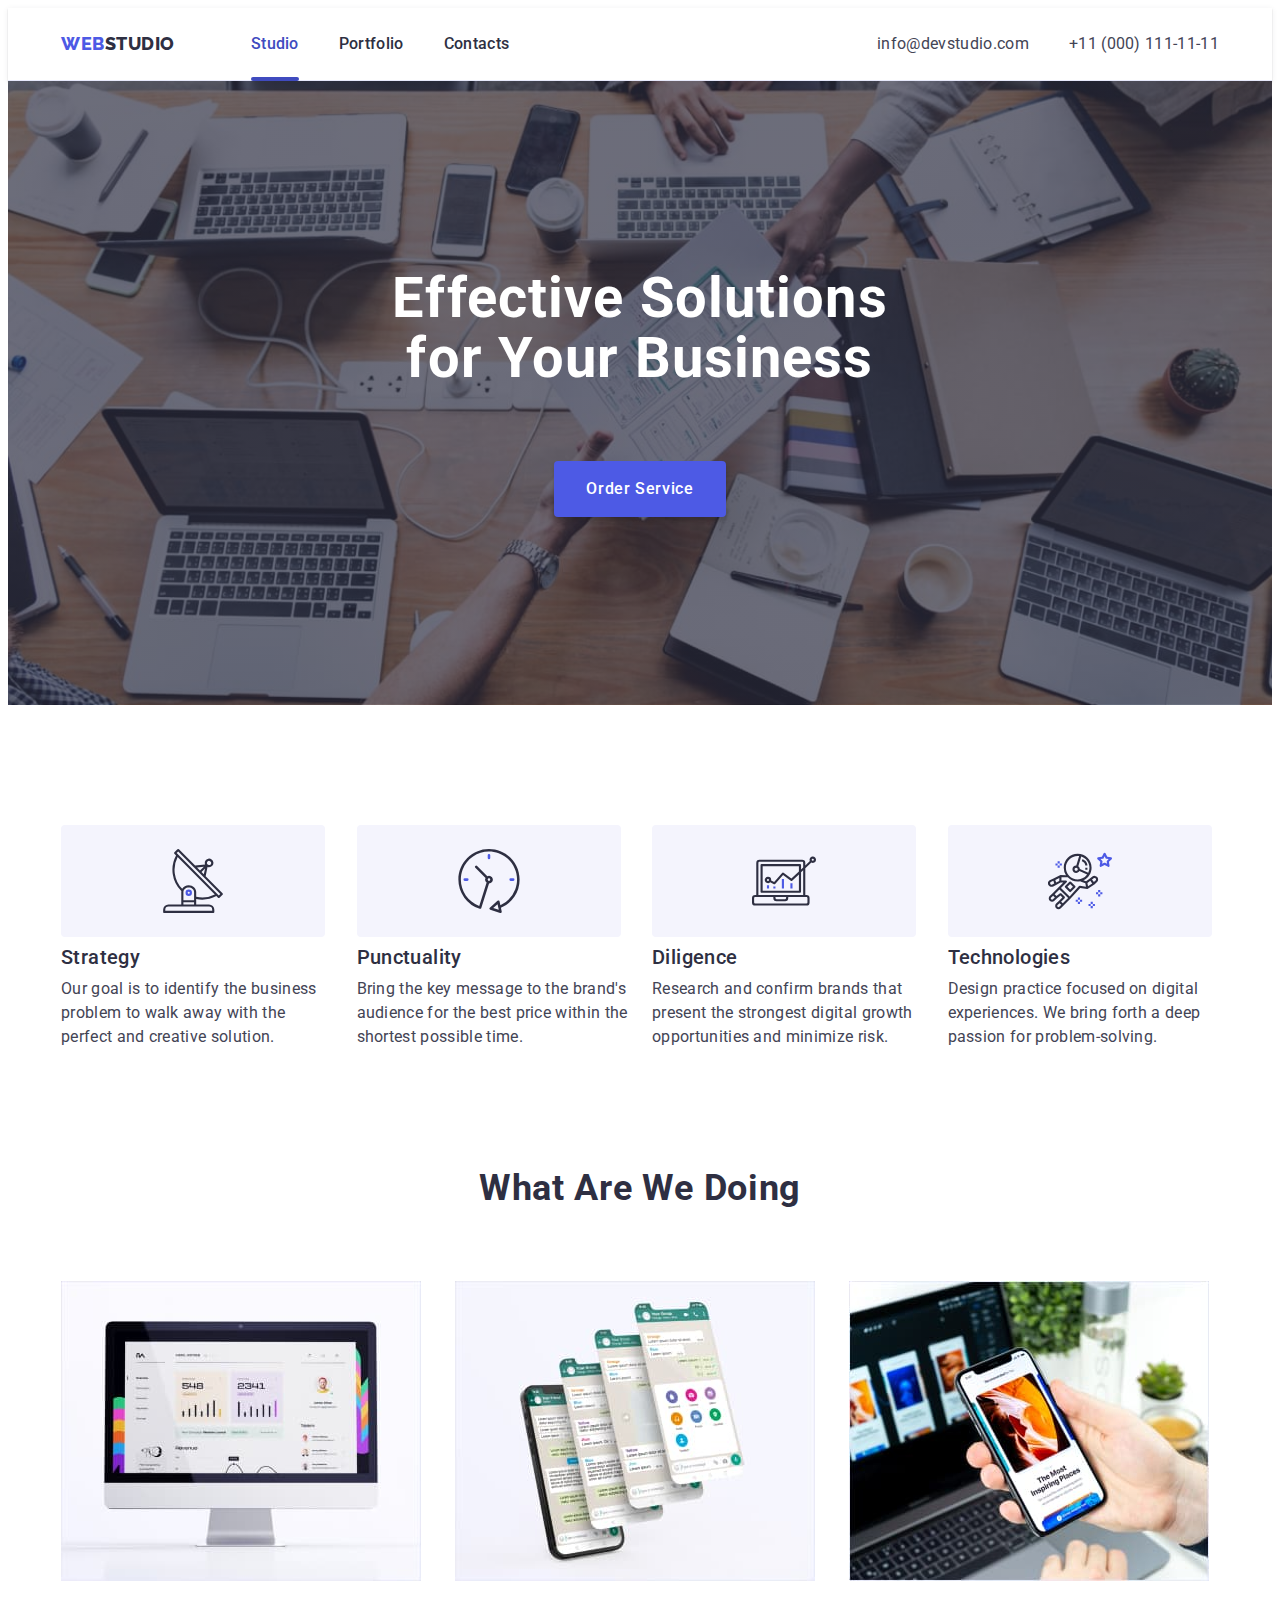
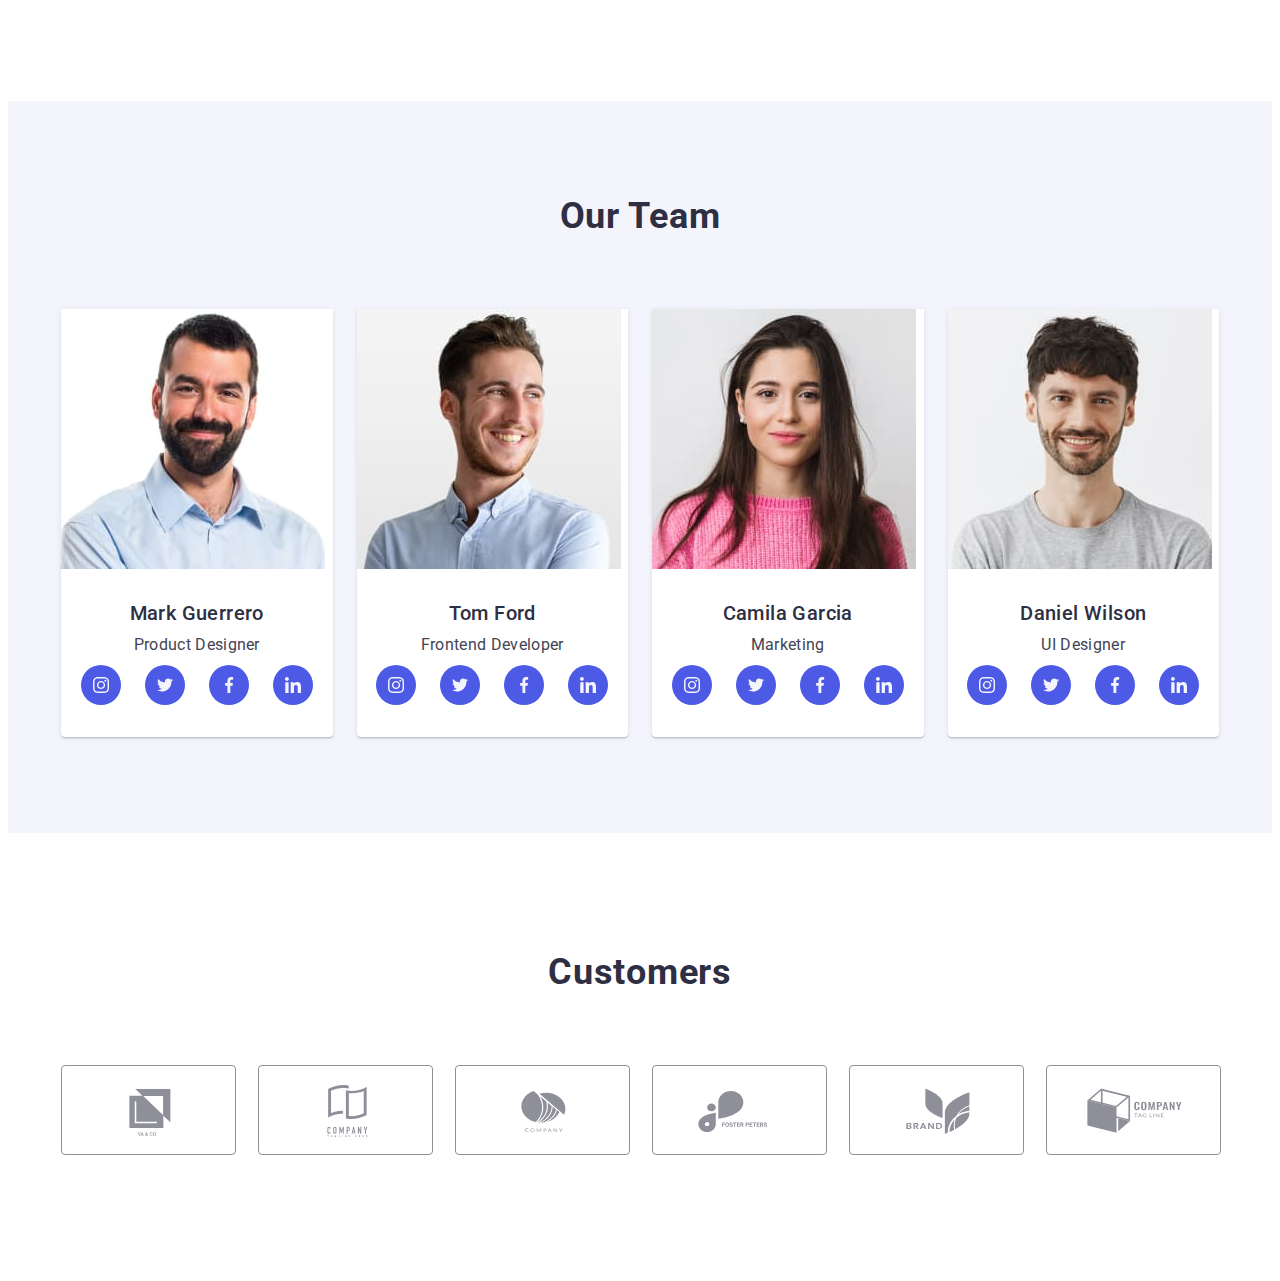
==== commit d4d5cb1d: "HW6 add mob menu script" ====
--- a/index.html
+++ b/index.html
@@ -32,15 +32,15 @@
             <li><a class="address-menu-link link" href="tel:+110001111111">+11 (000) 111-11-11</a></li>
         </ul>
         </address>
-        <button type="button" class="open-menu-btn">
+        <button type="button" class="open-menu-btn" data-menu-open>
             <svg class="hamburger-icon" width="32" height="32">
                 <use href="./images/icons.svg#icon-menu-hamburger"></use>
             </svg>
         </button>
         </div>
-        <div class="mob-menu-wrap">
+        <div class="mob-menu-wrap is-hidden" data-menu>
             <div>
-                <button type="button" class="close-menu-btn">
+                <button type="button" class="close-menu-btn" data-menu-close>
                     <svg class="close-menu-icon" width="8" height="8">
                         <use href="./images/icons.svg#icon-close"></use>
                     </svg>
@@ -53,42 +53,44 @@
                     </ul>
                 </nav>
             </div>
-            <address class="mob-address">
-                <ul class="address-menu-mob list">
-                    <li><a class="mob-address-tel link" href="tel:+110001111111">+11 (000) 111-11-11</a></li>
-                    <li><a class="mob-address-email link" href="mailto:info@devstudio.com">info@devstudio.com</a></li>
+            <div class="mob-contacts-wrap">
+                <address class="mob-address">
+                    <ul class="address-menu-mob list">
+                        <li><a class="mob-address-tel link" href="tel:+110001111111">+11 (000) 111-11-11</a></li>
+                        <li><a class="mob-address-email link" href="mailto:info@devstudio.com">info@devstudio.com</a></li>
+                    </ul>
+                </address>
+                <ul class="social-list-mob">
+                    <li class="social-list-item">
+                        <a href="" class="social-link">
+                            <svg class="social-icon" width="24" height="24">
+                                <use href="./images/icons.svg#icon-instagram"></use>
+                            </svg>
+                        </a>
+                    </li>
+                    <li class="social-list-item">
+                        <a href="" class="social-link">
+                            <svg class="social-icon" width="24" height="24">
+                                <use href="./images/icons.svg#icon-twitter"></use>
+                            </svg>
+                        </a>
+                    </li>
+                    <li class="social-list-item">
+                        <a href="" class="social-link">
+                            <svg class="social-icon" width="24" height="24">
+                                <use href="./images/icons.svg#icon-facebook"></use>
+                            </svg>
+                        </a>
+                    </li>
+                    <li class="social-list-item">
+                        <a href="" class="social-link">
+                            <svg class="social-icon" width="24" height="24">
+                                <use href="./images/icons.svg#icon-linkedin"></use>
+                            </svg>
+                        </a>
+                    </li>
                 </ul>
-            </address>
-            <ul class="social-list-mob">
-                <li class="social-list-item">
-                    <a href="" class="social-link">
-                        <svg class="social-icon" width="24" height="24">
-                            <use href="./images/icons.svg#icon-instagram"></use>
-                        </svg>
-                    </a>
-                </li>
-                <li class="social-list-item">
-                    <a href="" class="social-link">
-                        <svg class="social-icon" width="24" height="24">
-                            <use href="./images/icons.svg#icon-twitter"></use>
-                        </svg>
-                    </a>
-                </li>
-                <li class="social-list-item">
-                    <a href="" class="social-link">
-                        <svg class="social-icon" width="24" height="24">
-                            <use href="./images/icons.svg#icon-facebook"></use>
-                        </svg>
-                    </a>
-                </li>
-                <li class="social-list-item">
-                    <a href="" class="social-link">
-                        <svg class="social-icon" width="24" height="24">
-                            <use href="./images/icons.svg#icon-linkedin"></use>
-                        </svg>
-                    </a>
-                </li>
-            </ul>
+            </div>
         </div>
     </header>
     <main>
@@ -467,5 +469,6 @@
         </div>
     </div>
     <script src="./js/modal.js"></script>
+    <script src="./js/mobile-menu.js"></script>
 </body>
 </html>--- a/css/styles.css
+++ b/css/styles.css
@@ -182,6 +182,7 @@
     padding: 24px 0;
     border: none;
     background-color: transparent;
+    cursor: pointer;
 }
 
 .hamburger-icon {
@@ -202,6 +203,7 @@
     border: 1px solid rgba(46, 47, 66, 0.1);
     border-radius: 24px;
     background: var(--cornflower);
+    cursor: pointer;
 }
 
 .close-menu-icon {
@@ -239,8 +241,10 @@
     color: var(--hover-focus-color);
 }
 
+.mob-contacts-wrap {
+    margin-top: auto;
+}
 .mob-address {
-    /* margin-top: 284px; */
 }
 
 .address-menu-mob {
--- a/css/media.css
+++ b/css/media.css
@@ -84,6 +84,10 @@
         font-size: 12px;
     }
 
+    .open-menu-btn {
+        display: none;
+    }
+
     .hero {
         background-image: linear-gradient(rgba(46, 47, 66, 0.7), rgba(46, 47, 66, 0.7)), url(../images/hero-bg-tab.jpg);
     }
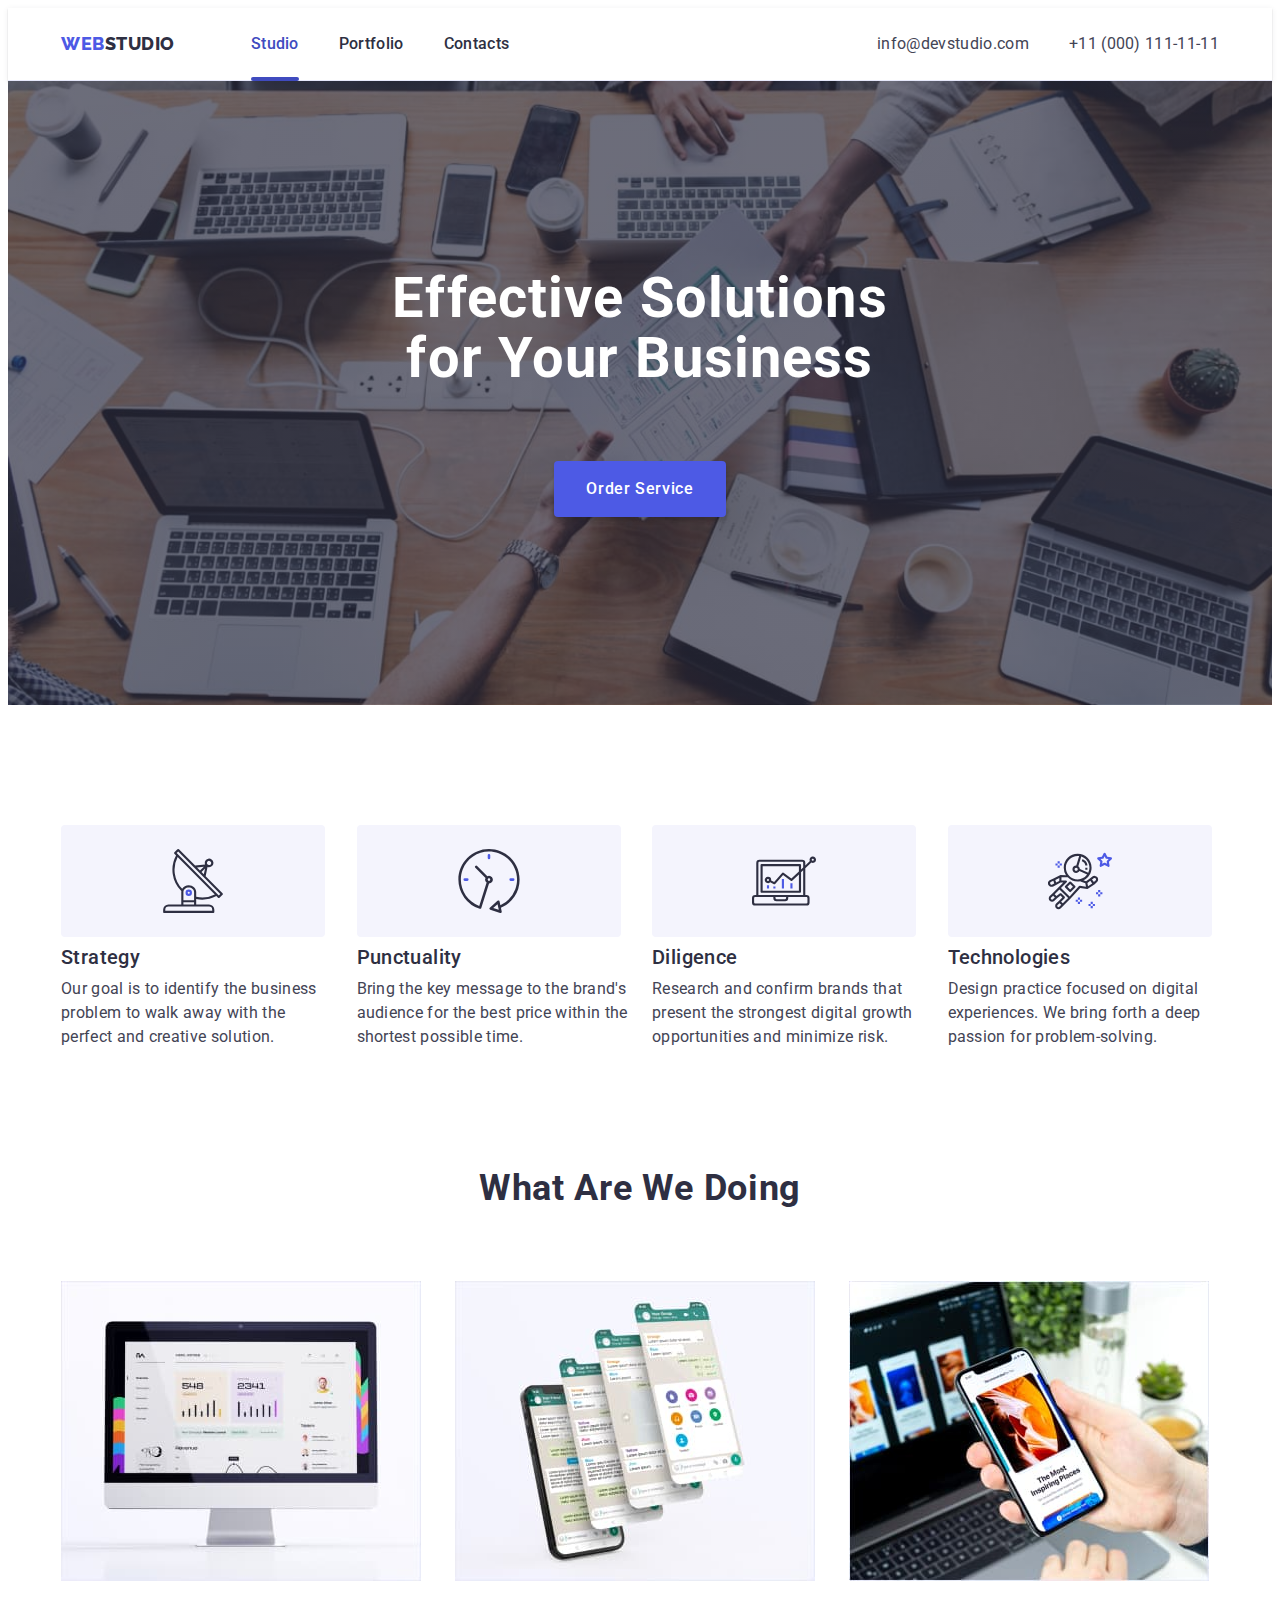
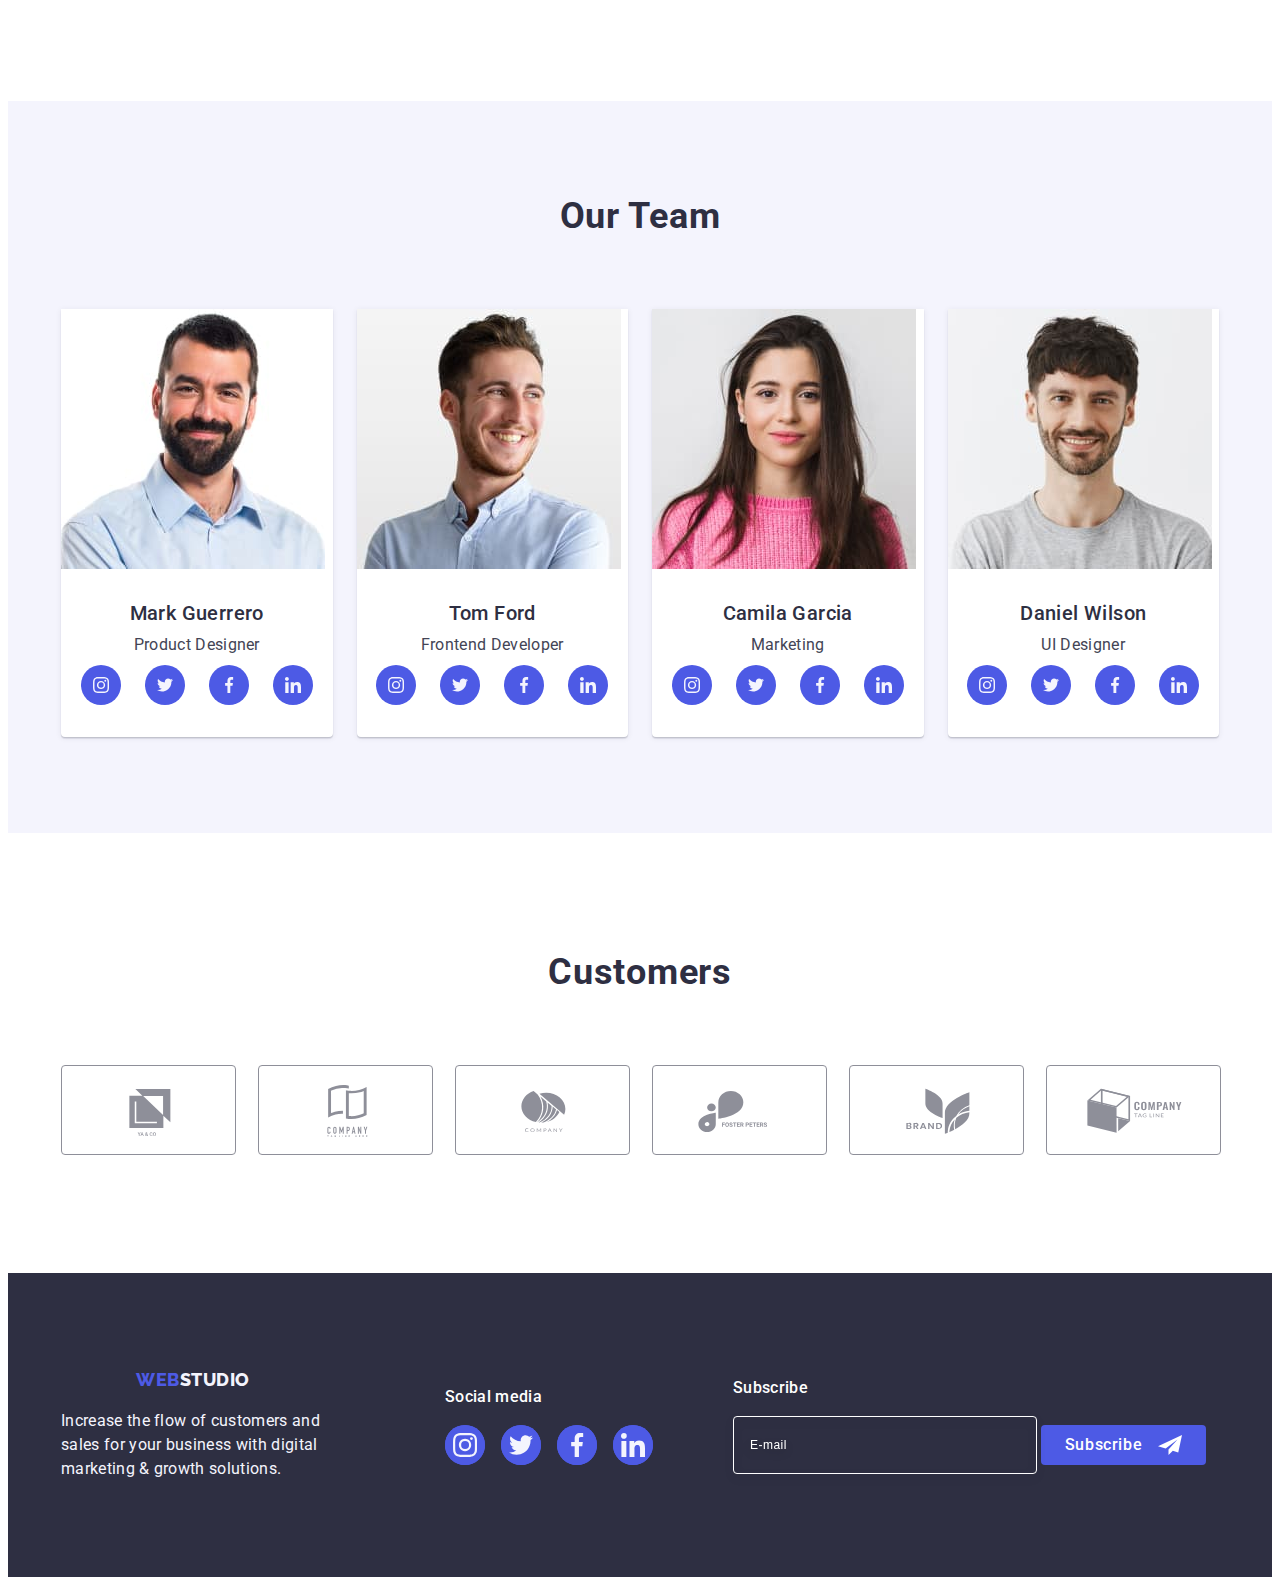
==== commit 06f86d37: "HW6 mob-menu transition" ====
--- a/index.html
+++ b/index.html
@@ -360,7 +360,7 @@
             </div>
         </section>
     </main>
-    <!-- <footer class="footer">
+    <footer class="footer">
         <div class="container footer-container">
             <div class="logo-footer-container">
                 <a class="logo-footer link" href="./index.html">Web<span class="logo-studio-footer">Studio</span></a>
@@ -414,7 +414,7 @@
                 </form>
             </div>
         </div>
-    </footer> -->
+    </footer>
     <div class="backdrop is-hidden" data-modal>
         <div class="modal">
             <button type="button" class="close-modal-btn" data-modal-close>
--- a/css/styles.css
+++ b/css/styles.css
@@ -215,12 +215,18 @@
     display: flex;
     flex-direction: column;
     justify-content: space-between;
+    transform: scaleY(1);
+    transition: transform var(--transition);
     width: 100vw;
     height: 100vh;
     top: 0;
-    z-index: 2;
+    z-index: 999;
     background-color: var(--default-color);
-    padding: 80px 35px 40px 40px;
+    padding: 24px 35px 40px 40px;
+}
+
+.mob-menu-wrap.is-hidden {
+    transform: scaleY(0);
 }
 
 .mob-menu-navigation {
@@ -681,27 +687,34 @@
 /* FOOTER */
 
 .footer {
-    padding-top: 100px;
-        padding-bottom: 100px;
     background-color: var(--secondary-color);
 }
 
 .footer-container {
     display: flex;
-    align-items: baseline;
+    flex-direction: column;
+    align-items: center;
+    gap: 72px 24px;
+    padding-top: 97px;
+    padding-bottom: 96px;
+    /* align-items: baseline; */
 }
 
 .logo-footer-container {
-    margin-right: 120px;
+    display: flex;
+    flex-direction: column;
+    align-items: center;
+    /* margin-bottom: 72px; */
+    /* margin-right: 120px; */
 }
 
 .logo-footer {
     display: inline-block;
-    margin-bottom: 16px;
+    margin-bottom: 18px;
     font-family: var(--secondary-font), sans-serif;
     font-weight: 800;
         font-size: var(--logo-text-size);
-        line-height: 1.17;
+        line-height: 1.16;
         letter-spacing: 0.03em;
         text-transform: uppercase;
         text-decoration: none;
@@ -715,14 +728,11 @@
     width: 264px;
 }
 
-/* .footer-bottom {
-    display: flex;
-    align-items: center;
-} */
-
 .social-footer-wrap {
     display: flex;
     flex-direction: column;
+    align-items: center;
+    /* margin-bottom: 72px; */
 }
 
 .social-title-footer {
@@ -769,12 +779,17 @@
 
 .footer-form {
     display: flex;
+    flex-direction: column;
+    align-items: center;
     gap: 24px;
 }
 
 .footer-subscribe-wrap {
-    /* margin-top: 100px; */
-    margin-left: 80px;
+    display: flex;
+    flex-direction: column;
+    align-items: center;
+    /* align-items: start; */
+    /* margin-left: 80px; */
 }
 
 .footer-subscribe-text {
@@ -787,7 +802,9 @@
 }
 
 .footer-input {
-    width: 264px;
+    min-width: 264px;
+    width: 100%;
+    /* width: 264px; */
     height: 40px;
     padding-top: 8px;
     padding-bottom: 8px;
@@ -810,7 +827,7 @@
 }
 
 .footer-subscribe-btn {
-    min-width: 165px;
+    width: 165px;
     height: 40px;
     display: flex;
     align-items: center;
--- a/css/media.css
+++ b/css/media.css
@@ -16,6 +16,10 @@
 
     .team > .container {
         max-width: 296px;
+    }
+
+    .footer-input {
+        min-width: 398px;
     }
 }
 
@@ -145,6 +149,29 @@
     .customers > .container {
         max-width: 584px;
     }
+
+    .footer-container {
+        max-width: 584px;
+        display: flex;
+        flex-direction: row;
+        flex-wrap: wrap;
+    }
+
+    .social-footer-wrap {
+        align-items: start;
+    }
+
+    .footer-subscribe-wrap{
+        align-items: start;
+    }
+
+    .footer-input {
+        min-width: 264px;
+    }
+
+    .footer-form {
+        flex-direction: row;
+    }
 }
 
 @media screen and (min-width: 1158px) {
@@ -249,4 +276,13 @@
     .customers-logo-item {
         width: calc((100% - 24px * 5) / 6);
     }
+
+    .footer-container {
+        gap: 0;
+    }
+
+    .social-footer-wrap {
+        margin-left: 120px;
+        margin-right: 80px;
+    }
 }